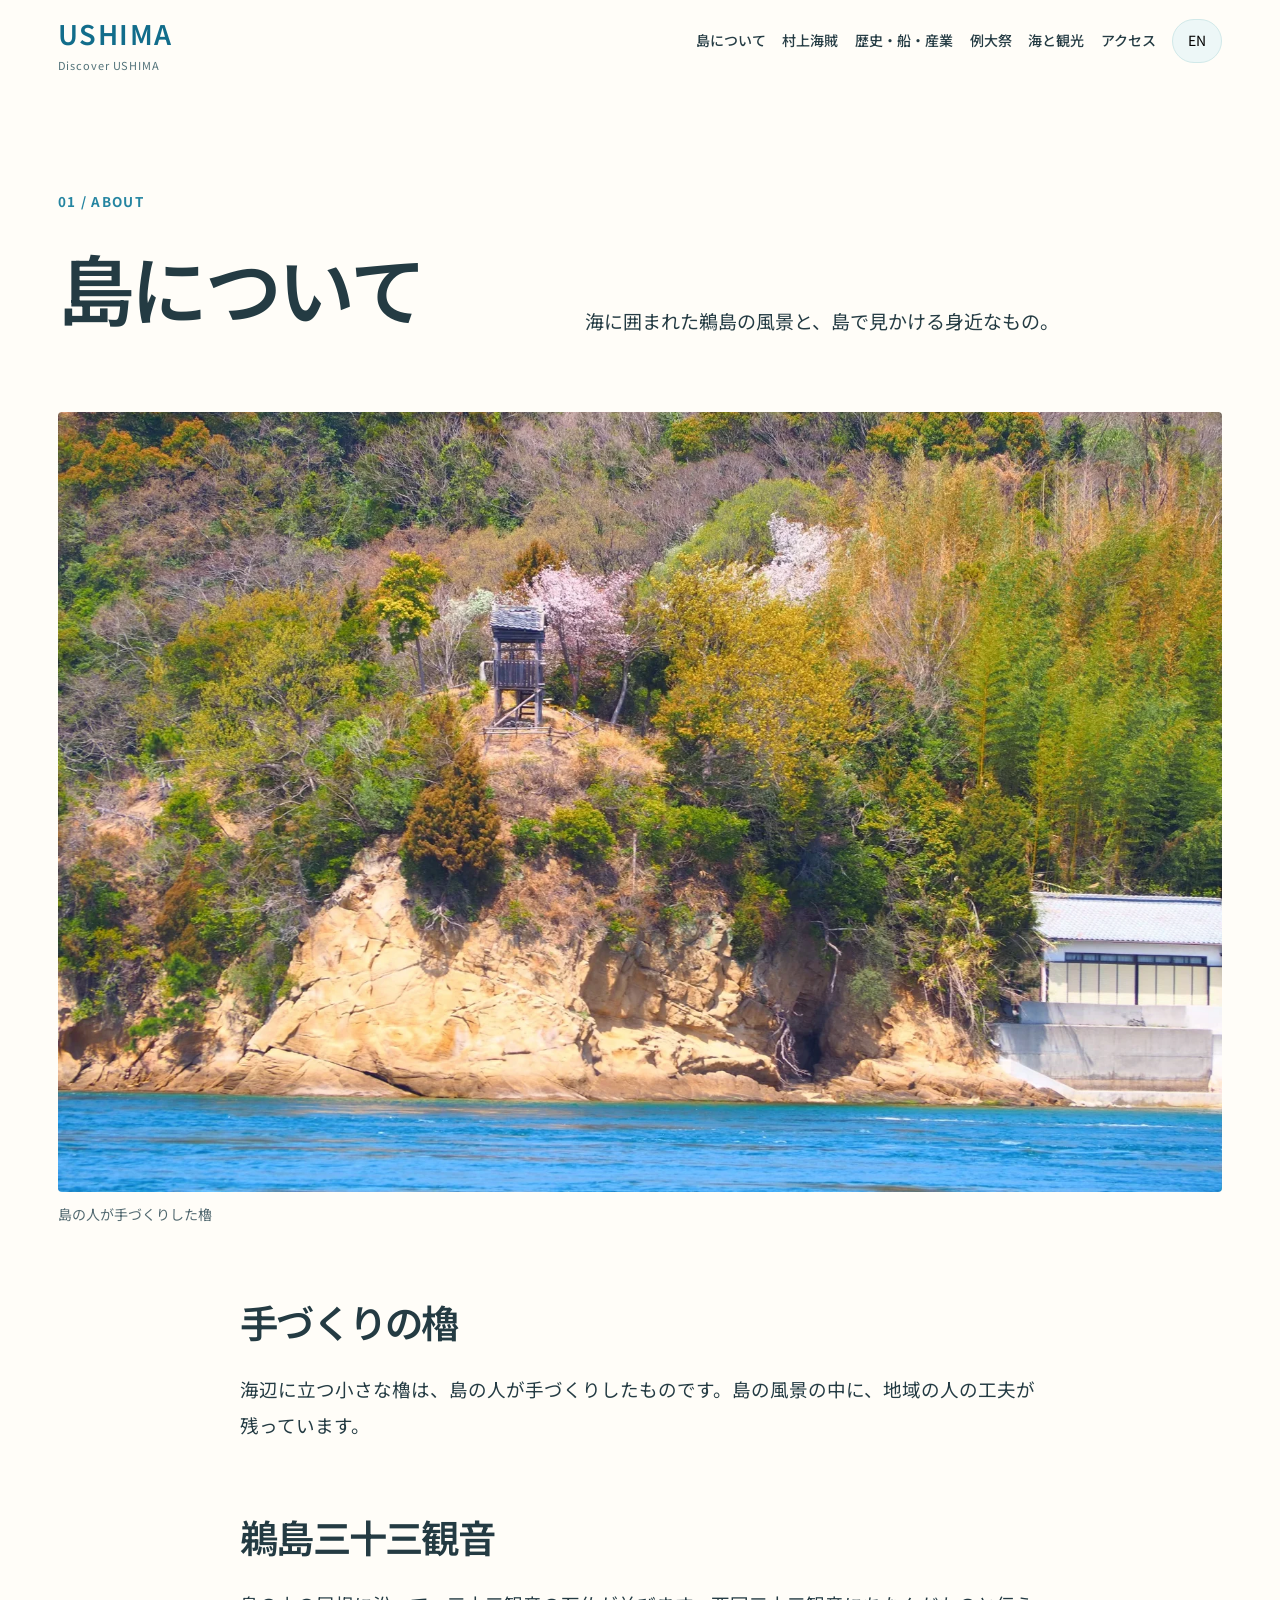
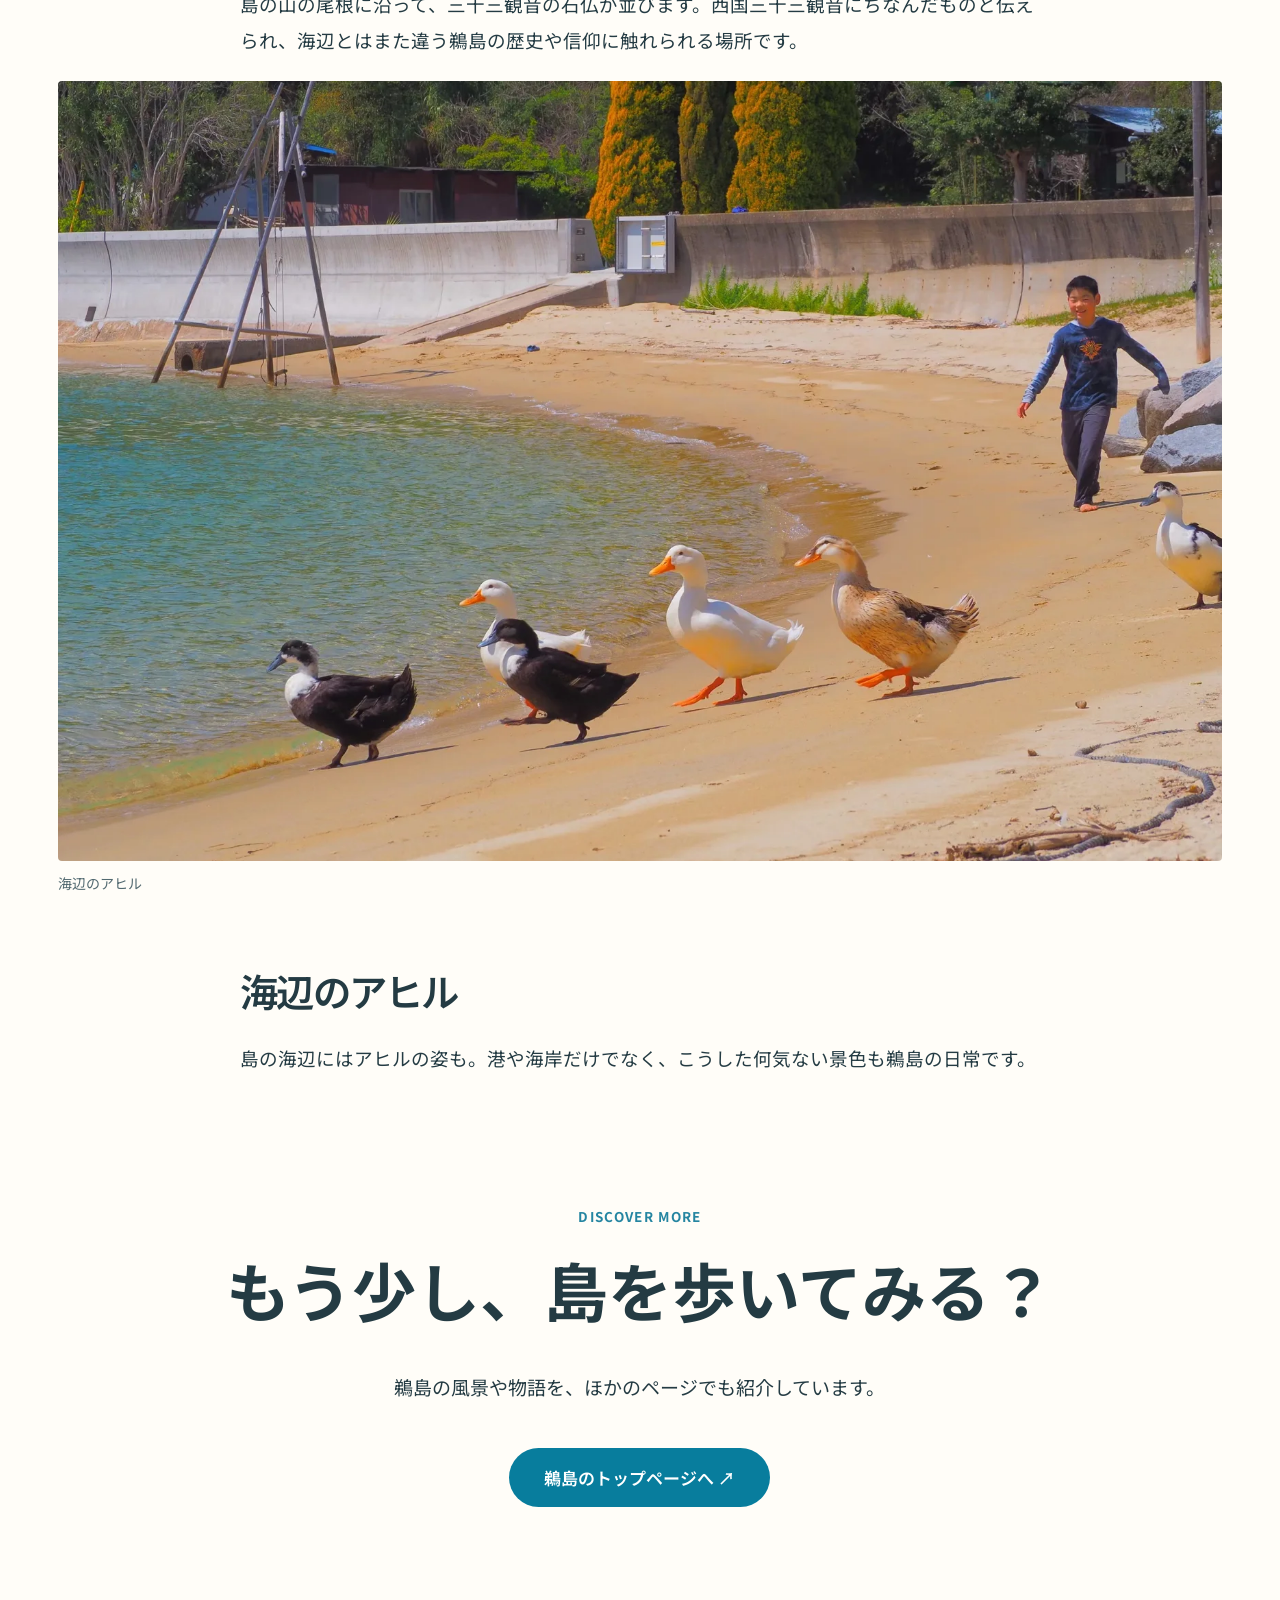
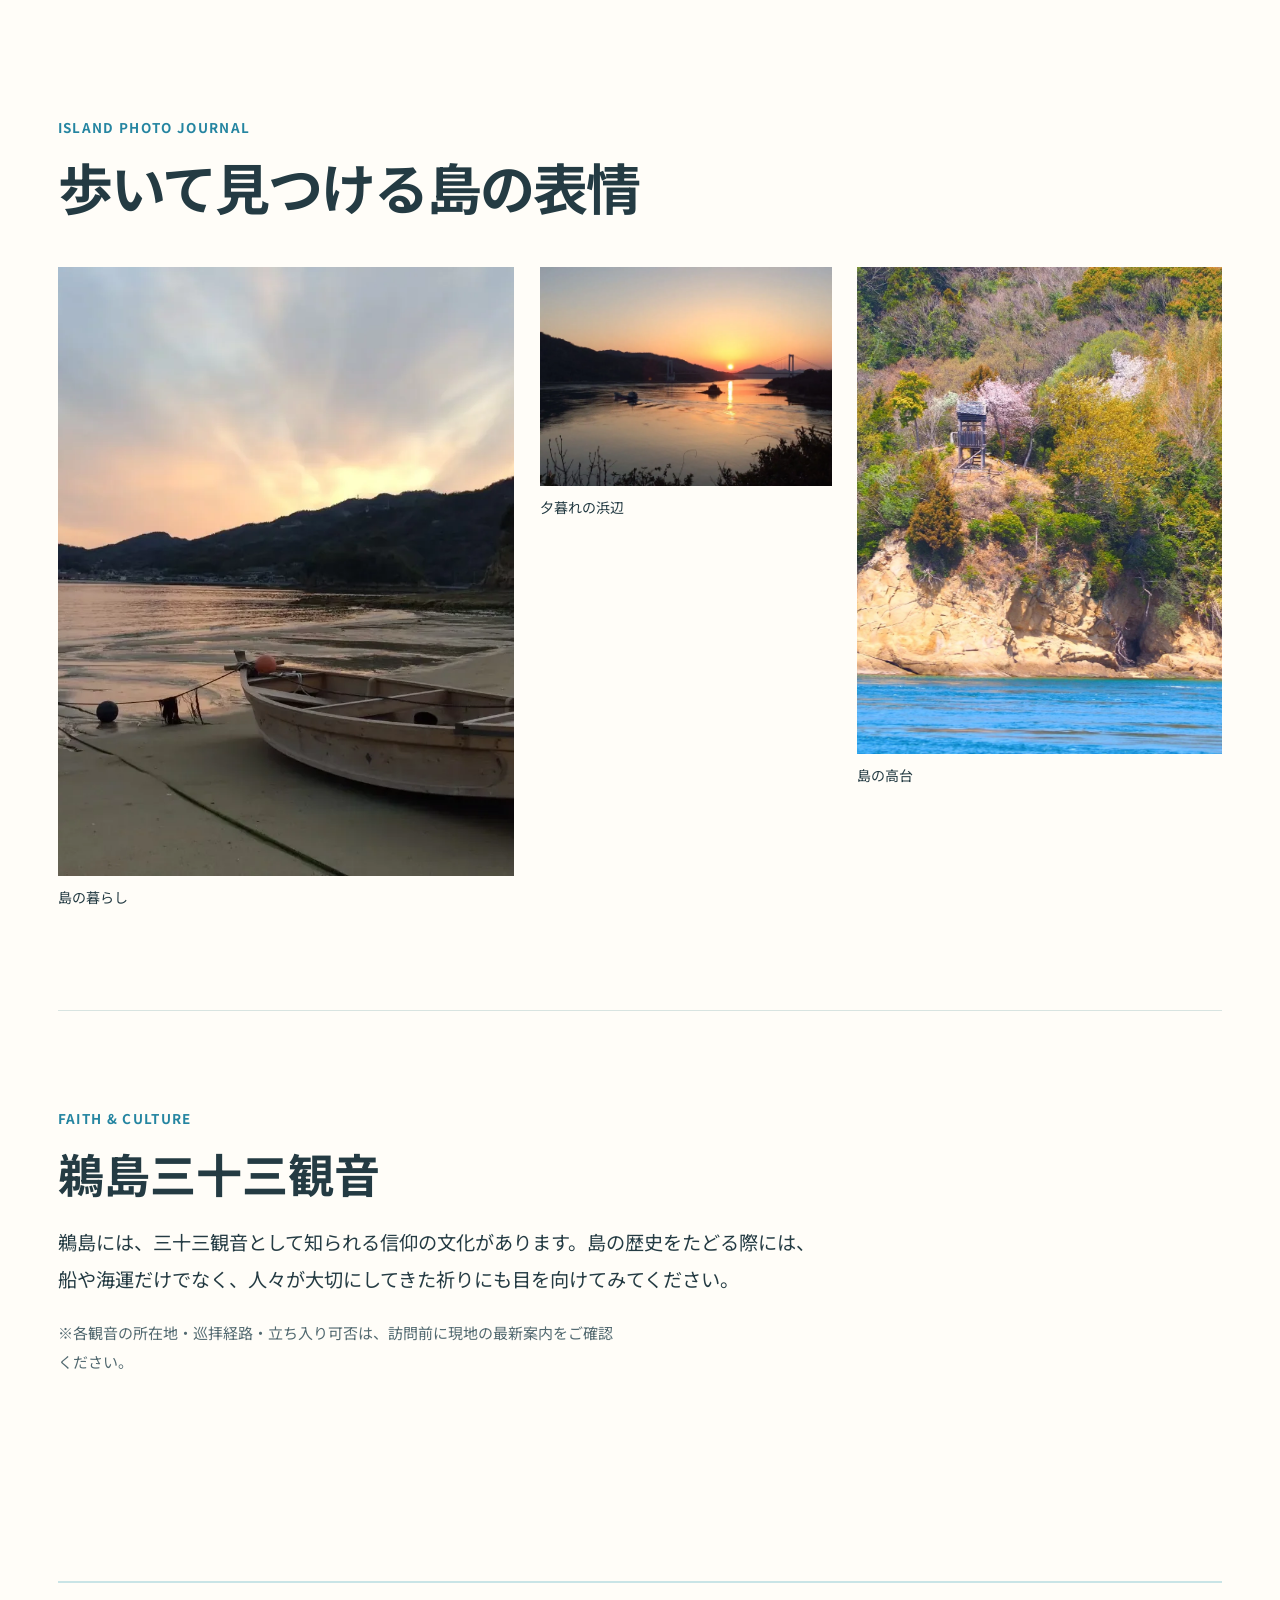
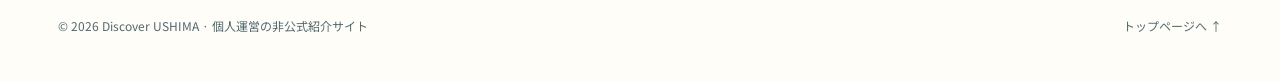
==== about.html @ a21909fa "Add files via upload" ====
<!DOCTYPE html>

<html lang="ja"><head><meta charset="utf-8"/><meta content="width=device-width,initial-scale=1" name="viewport"/><meta content="愛媛県今治市・鵜島の歴史、船、例大祭、暮らし、観光とアクセスを紹介する個人運営サイト" name="description"/><title>Discover USHIMA</title><link href="style.css" rel="stylesheet"/></head><body><header class="sitehead shell"><a class="brand" href="index.html">USHIMA<small>Discover USHIMA</small></a><button aria-controls="nav" aria-expanded="false" class="menu" id="menu">MENU</button><nav class="nav" id="nav"><a href="about.html"><span data-en="About" data-ja="島について">島について</span></a><a href="murakami.html"><span data-en="Murakami" data-ja="村上海賊">村上海賊</span></a><a href="industry.html"><span data-en="Maritime history" data-ja="歴史・船・産業">歴史・船・産業</span></a><a href="festival.html"><span data-en="Festival" data-ja="例大祭">例大祭</span></a><a href="sea.html"><span data-en="Explore" data-ja="海と観光">海と観光</span></a><a href="access.html"><span data-en="Access" data-ja="アクセス">アクセス</span></a><button aria-label="Switch Japanese and English" class="lang" id="lang" title="一部の見出し・説明文の言語切替（全ページ翻訳ではありません）">EN</button></nav></header><main class="editorial-page page-about"><div class="pageintro shell"><div><span class="eyebrow">01 / ABOUT</span><h1><span data-en="About Ushima" data-ja="島について">島について</span></h1></div><p><span data-en="The shoreline, the village and everyday scenes of Ushima." data-ja="海に囲まれた鵜島の風景と、島で見かける身近なもの。">海に囲まれた鵜島の風景と、島で見かける身近なもの。</span></p></div><section class="shell"><figure class="page-photo"><img alt="海辺の手づくりの櫓" decoding="async" loading="lazy" sizes="(max-width: 700px) 94vw, 48vw" src="assets/tower.webp"/><figcaption><span data-en="A lookout built by island residents" data-ja="島の人が手づくりした櫓">島の人が手づくりした櫓</span></figcaption></figure><div class="prose"><h2><span data-en="A handmade lookout" data-ja="手づくりの櫓">手づくりの櫓</span></h2><p><span data-en="The small lookout overlooking the shore was built by people on the island." data-ja="海辺に立つ小さな櫓は、島の人が手づくりしたものです。島の風景の中に、地域の人の工夫が残っています。">海辺に立つ小さな櫓は、島の人が手づくりしたものです。島の風景の中に、地域の人の工夫が残っています。</span></p><h2>鵜島三十三観音</h2><p>島の山の尾根に沿って、三十三観音の石仏が並びます。西国三十三観音にちなんだものと伝えられ、海辺とはまた違う鵜島の歴史や信仰に触れられる場所です。</p></div><figure class="page-photo"><img alt="海辺にいるアヒル" decoding="async" loading="lazy" sizes="(max-width: 700px) 94vw, 48vw" src="assets/ducks.webp"/><figcaption><span data-en="Ducks by the shore" data-ja="海辺のアヒル">海辺のアヒル</span></figcaption></figure><div class="prose"><h2><span data-en="Ducks on the beach" data-ja="海辺のアヒル">海辺のアヒル</span></h2><p><span data-en="Ducks are among the everyday sights along the shore." data-ja="島の海辺にはアヒルの姿も。港や海岸だけでなく、こうした何気ない景色も鵜島の日常です。">島の海辺にはアヒルの姿も。港や海岸だけでなく、こうした何気ない景色も鵜島の日常です。</span></p></div></section><section class="magazine-end shell"><span class="eyebrow">DISCOVER MORE</span><h2>もう少し、島を歩いてみる？</h2><p>鵜島の風景や物語を、ほかのページでも紹介しています。</p><a href="index.html">鵜島のトップページへ ↗</a></section><section aria-label="鵜島のフォトストーリー" class="photo-journal shell"><div class="photo-journal-heading"><span class="eyebrow">ISLAND PHOTO JOURNAL</span><h2>歩いて見つける島の表情</h2></div><div class="photo-journal-grid"><figure class="journal-item journal-item-1"><img alt="島の暮らし" decoding="async" loading="lazy" sizes="(max-width: 700px) 94vw, 48vw" src="assets/islandlife_new.webp"/><figcaption>島の暮らし</figcaption></figure><figure class="journal-item journal-item-2"><img alt="夕暮れの浜辺" decoding="async" loading="lazy" sizes="(max-width: 700px) 94vw, 48vw" src="assets/sunset.webp"/><figcaption>夕暮れの浜辺</figcaption></figure><figure class="journal-item journal-item-3"><img alt="島の高台" decoding="async" loading="lazy" sizes="(max-width: 700px) 94vw, 48vw" src="assets/tower.webp"/><figcaption>島の高台</figcaption></figure></div></section><section class="shell culture-section" id="kannon"><span class="eyebrow">FAITH &amp; CULTURE</span><h2>鵜島三十三観音</h2><p>鵜島には、三十三観音として知られる信仰の文化があります。島の歴史をたどる際には、船や海運だけでなく、人々が大切にしてきた祈りにも目を向けてみてください。</p><p class="culture-caution">※各観音の所在地・巡拝経路・立ち入り可否は、訪問前に現地の最新案内をご確認ください。</p></section></main><footer class="foot shell"><span>© 2026 Discover USHIMA · <span data-en="Independently operated, unofficial website" data-ja="個人運営の非公式紹介サイト">個人運営の非公式紹介サイト</span></span><a href="index.html"><span data-en="Back to top ↑" data-ja="トップページへ ↑">トップページへ ↑</span></a></footer><script src="script.js"></script></body></html>
---- style.css ----
@import url('https://fonts.googleapis.com/css2?family=Noto+Sans+JP:wght@400;500;600&family=Noto+Serif+JP:wght@400;500&display=swap');
:root{--paper:#f5f3ed;--ink:#1f2827;--muted:#58625e;--line:#c9cdc7;--deep:#203c3d}*{box-sizing:border-box}html{scroll-behavior:smooth}body{margin:0;background:var(--paper);color:var(--ink);font-family:'Noto Sans JP',sans-serif;font-size:15px;line-height:1.95}img{max-width:100%;display:block}a{color:inherit;text-decoration:none}a:hover{text-decoration:underline;text-underline-offset:5px}button{font:inherit;cursor:pointer}a:focus-visible,button:focus-visible{outline:2px solid #b17d36;outline-offset:4px}.shell{width:min(90%,1240px);margin-inline:auto}.sitehead{min-height:90px;display:flex;justify-content:space-between;align-items:center;gap:24px;border-bottom:1px solid var(--line)}.brand{font-size:21px;letter-spacing:.03em;font-weight:600;white-space:nowrap}.brand small{display:block;font-size:9px;letter-spacing:.1em;font-weight:400;line-height:1.2}.nav{display:flex;gap:20px;align-items:center}.nav a{font-size:12px;white-space:nowrap}.lang,.menu{background:transparent;border:1px solid var(--line);padding:6px 12px;font-size:12px}.menu{display:none}.eyebrow{font-size:11px;letter-spacing:.11em;color:var(--muted);text-transform:uppercase}.hero{margin-top:24px;position:relative}.hero img{width:100%;height:min(69vh,760px);min-height:390px;object-fit:cover}.hero .overlay{position:absolute;bottom:0;left:0;right:0;padding:clamp(22px,5vw,76px);color:#fff;background:linear-gradient(transparent,rgba(0,0,0,.52))}.hero h1{font-weight:400;font-size:clamp(40px,8vw,108px);letter-spacing:-.045em;line-height:1.2;margin:0}.hero p{margin:10px 0 0}.intro{display:grid;grid-template-columns:.8fr 1.2fr;gap:10vw;padding:110px 0}.intro h2,.pageintro h1{font-family:'Noto Serif JP',serif;font-weight:400;line-height:1.45}.intro h2{font-size:clamp(27px,3.4vw,46px);margin:16px 0}.intro p{max-width:650px;font-size:17px}.section{padding:85px 0;border-top:1px solid var(--line)}.sectionhead{display:grid;grid-template-columns:.8fr 1.2fr;gap:8vw;margin-bottom:34px}.sectionhead h2{font-family:'Noto Serif JP',serif;font-size:clamp(27px,3.3vw,44px);font-weight:400;line-height:1.5;margin:8px 0}.sectionhead p{max-width:620px}.photo{margin:0}.photo img{width:100%;object-fit:cover;max-height:720px}.photo figcaption{font-size:12px;color:var(--muted);padding-top:10px}.split{display:grid;grid-template-columns:1.2fr .8fr;gap:6vw;align-items:center}.split.reverse{grid-template-columns:.8fr 1.2fr}.split.reverse figure{order:2}.split h3{font-family:'Noto Serif JP',serif;font-size:clamp(25px,3vw,38px);font-weight:400;line-height:1.5}.split p{max-width:500px}.textlink{display:inline-block;border-bottom:1px solid var(--ink);padding-bottom:3px;font-size:13px;margin-top:16px}.tiles{display:grid;grid-template-columns:repeat(3,1fr);gap:30px}.tile{border-top:1px solid var(--ink);padding-top:18px;min-height:185px}.tile span{font-size:11px;color:var(--muted)}.tile h3{font-family:'Noto Serif JP',serif;font-weight:400;font-size:23px;margin:12px 0}.tile p{font-size:13px;color:var(--muted)}.pageintro{padding:95px 0 60px;display:grid;grid-template-columns:.8fr 1.2fr;gap:8vw}.pageintro h1{font-size:clamp(34px,5vw,64px);margin:15px 0}.pageintro p{font-size:17px;align-self:end}.prose{max-width:740px;margin:0 auto;font-size:16px}.prose h2{font-family:'Noto Serif JP',serif;font-size:30px;font-weight:400;line-height:1.5;margin:65px 0 20px}.prose p{margin:0 0 23px}.wide{margin:48px 0 65px}.wide img{width:100%;max-height:650px;object-fit:cover}.wide figcaption{font-size:12px;color:var(--muted);margin-top:9px}.smallnote{font-size:12px;color:var(--muted)}.foot{margin-top:100px;padding:32px 0 45px;border-top:1px solid var(--line);display:flex;justify-content:space-between;gap:24px;font-size:12px;color:var(--muted)}.source{border-top:1px solid var(--line);padding-top:30px;margin-top:60px;font-size:13px}.source a{display:block;text-decoration:underline;margin:10px 0}.two-photos{display:grid;grid-template-columns:1.2fr .8fr;gap:24px;align-items:start}.two-photos figure:nth-child(2){margin-top:70px}.two-photos img{width:100%;height:380px;object-fit:cover}.cta{padding:65px 0;border-top:1px solid var(--line);display:flex;justify-content:space-between;align-items:center;gap:20px}.cta h2{font-family:'Noto Serif JP',serif;font-weight:400}.page-photo{margin:0 0 55px}.page-photo img{width:100%;max-height:670px;object-fit:cover}.page-photo figcaption{font-size:12px;color:var(--muted);margin-top:10px}.ferry{padding:26px 0;border-top:1px solid var(--line);font-size:19px}.ferry small{display:block;font-size:12px;color:var(--muted)}@media(max-width:900px){.menu{display:block}.nav{display:none;position:absolute;top:80px;left:0;right:0;background:var(--paper);padding:26px 5%;z-index:9;border-bottom:1px solid var(--line);flex-direction:column;align-items:stretch;gap:16px}.nav.open{display:flex}.sitehead{position:relative;min-height:80px}.intro,.sectionhead,.pageintro{grid-template-columns:1fr;gap:12px}.intro{padding:65px 0}.pageintro{padding:55px 0 25px}.section{padding:60px 0}.split,.split.reverse{grid-template-columns:1fr;gap:20px}.split.reverse figure{order:0}.tiles{grid-template-columns:1fr}.tile{min-height:auto;padding-bottom:16px}.two-photos{grid-template-columns:1fr}.two-photos figure:nth-child(2){margin-top:0}.hero img{height:67vh;min-height:420px}.foot,.cta{flex-direction:column;align-items:flex-start}.prose h2{margin-top:45px}}@media(prefers-reduced-motion:reduce){html{scroll-behavior:auto}}
.history-expanded{padding-top:25px;padding-bottom:35px}.history-kicker{font-size:12px;letter-spacing:.06em;color:var(--muted);border-top:1px solid var(--line);padding-top:24px}.history-home .history-links{display:flex;gap:30px;flex-wrap:wrap;border-top:1px solid var(--line);padding-top:22px}.history-links a{border-bottom:1px solid var(--ink);font-size:14px;padding-bottom:5px}

/* Editorial feature navigation: legible, deliberately prominent */
.feature-list{border-top:1px solid var(--ink)}
.feature-link{display:grid;grid-template-columns:70px minmax(0,1fr) 44px;gap:clamp(16px,3vw,48px);align-items:center;padding:clamp(28px,4.5vw,58px) 0;border-bottom:1px solid var(--line);text-decoration:none;transition:padding-left .2s ease}
.feature-link:hover{padding-left:12px;text-decoration:none}
.feature-num{align-self:start;font-size:16px;font-weight:500;color:var(--muted);font-variant-numeric:tabular-nums}
.feature-copy h3{font-family:'Noto Serif JP',serif;font-size:clamp(34px,4.3vw,60px);font-weight:500;letter-spacing:-.035em;line-height:1.35;margin:0 0 12px}
.feature-copy p{font-size:clamp(16px,1.55vw,20px);line-height:1.75;color:var(--muted);margin:0}
.feature-arrow{font-size:clamp(24px,2.7vw,36px);font-weight:300;justify-self:end}
@media(max-width:600px){.feature-link{grid-template-columns:36px minmax(0,1fr) 24px;gap:12px;padding:30px 0}.feature-copy h3{font-size:clamp(29px,8vw,40px);margin-bottom:9px}.feature-copy p{font-size:16px}.feature-num{font-size:14px}.feature-arrow{font-size:22px}.feature-link:hover{padding-left:0}}
@media(prefers-reduced-motion:reduce){.feature-link{transition:none}}


/* Ushima Editorial Edition 2026 — design system */
:root{--paper:#f4f0e7;--ink:#192e30;--muted:#495e5e;--line:#b7c2bd;--deep:#15383d}
body{font-size:17px;line-height:1.95;-webkit-font-smoothing:antialiased}
.shell{width:min(91%,1380px)}
.sitehead{min-height:92px}.brand{font-size:26px;letter-spacing:.13em}.brand small{font-size:11px;letter-spacing:.08em}.nav{gap:clamp(10px,1.3vw,23px)}.nav a,.lang,.menu{font-size:14px}.nav a{font-weight:500}
.eyebrow{font-size:13px;letter-spacing:.12em;font-weight:600}.sectionhead p,.split p,.intro p,.pageintro p,.prose{font-size:clamp(17px,1.3vw,19px)}
.hero-cinematic{width:100%;margin-top:0;overflow:hidden}.hero-cinematic img{height:min(87svh,950px);min-height:580px;filter:brightness(.8);object-position:center 55%}.hero-cinematic .overlay{padding:clamp(32px,8vw,140px) max(4.5vw,calc((100vw - 1380px)/2));background:linear-gradient(0deg,rgba(6,26,31,.75),transparent 88%)}
.hero-cinematic h1{font-family:'Noto Serif JP',serif;font-size:clamp(48px,7.5vw,116px);font-weight:500;letter-spacing:-.055em;line-height:1.3;max-width:1100px;text-wrap:balance}.hero-cinematic p{font-size:clamp(17px,1.8vw,24px)}.hero-cta{display:inline-flex;gap:36px;align-items:center;border-bottom:1px solid #fff;padding:12px 0;margin-top:24px;font-size:17px}
.intro{padding:clamp(80px,12vw,170px) 0}.intro h2{font-size:clamp(42px,5vw,78px)}.intro p{max-width:730px;font-size:clamp(18px,1.6vw,23px)}
.section{padding:clamp(70px,10vw,140px) 0}.sectionhead h2{font-size:clamp(36px,4.4vw,68px);line-height:1.35}.sectionhead{align-items:end}.feature-link{grid-template-columns:52px minmax(0,1fr) 42px minmax(190px,33%);gap:clamp(16px,3vw,45px);padding:clamp(28px,4vw,55px) 0}.feature-copy h3{font-size:clamp(40px,5.6vw,90px)}.feature-copy p{font-size:clamp(17px,1.6vw,22px)}.feature-image{margin:0;overflow:hidden;aspect-ratio:1.65}.feature-image img{width:100%;height:100%;object-fit:cover;transition:transform .65s ease}.feature-link:hover .feature-image img{transform:scale(1.045)}
.image-interlude{position:relative;height:clamp(430px,68vw,800px);overflow:hidden;background:var(--deep)}.image-interlude img{width:100%;height:100%;object-fit:cover;filter:brightness(.63)}.image-interlude-copy{position:absolute;inset:auto 5% 11%;color:white}.image-interlude-copy span{font-size:14px;letter-spacing:.16em}.image-interlude-copy p{font-family:'Noto Serif JP',serif;font-size:clamp(42px,7vw,104px);margin:12px 0}
.history-home{padding-top:120px}.history-links a,.textlink{font-size:17px}.split{gap:clamp(32px,8vw,120px)}.split h3{font-size:clamp(36px,4.2vw,68px)}.photo img{max-height:none;aspect-ratio:1.15}.split.reverse .photo img{aspect-ratio:1.45}.photo figcaption,.wide figcaption,.page-photo figcaption{font-size:14px}
.pageintro{padding:clamp(85px,10vw,160px) 0 80px}.pageintro h1{font-size:clamp(48px,6.4vw,100px)}.prose{max-width:800px}.prose h2{font-size:clamp(31px,3.6vw,52px)}.wide img,.page-photo img{max-height:780px}.tiles{gap:36px}.tile h3{font-size:clamp(26px,2.8vw,40px)}.tile p,.source,.smallnote{font-size:15px}.ferry{font-size:22px}
@media(max-width:1100px){.sitehead .nav{gap:12px}.nav a{font-size:12px}}
@media(max-width:900px){.nav a{font-size:19px}.nav{top:80px}.feature-link{grid-template-columns:36px 1fr 28px}.feature-image{grid-column:2 / 4;aspect-ratio:1.9;width:100%}.feature-copy h3{font-size:clamp(38px,7vw,64px)}.hero-cinematic img{min-height:560px;height:77svh}.hero-cinematic .overlay{padding:38px 5%}.pageintro{padding-top:70px}}
@media(max-width:600px){.shell{width:90%}.hero-cinematic h1{font-size:clamp(44px,11vw,65px)}.hero-cinematic img{min-height:520px}.intro{padding:75px 0}.section{padding:75px 0}.feature-link{gap:12px;padding:36px 0}.feature-copy h3{font-size:clamp(36px,9vw,50px)}.feature-copy p{font-size:17px}.feature-image{aspect-ratio:1.55}.sectionhead h2{font-size:clamp(34px,9vw,48px)}.image-interlude{height:500px}.image-interlude-copy p{font-size:52px}.pageintro h1{font-size:clamp(42px,10vw,65px)}.foot{font-size:13px}}
@media(prefers-reduced-motion:reduce){*,*::before,*::after{scroll-behavior:auto!important;transition:none!important;animation:none!important}}


/* Travel magazine redesign: approachable, warm, and image-led */
:root{--paper:#fffdf8;--ink:#243b43;--muted:#526970;--line:#d8e4e1;--deep:#167e9c;--sun:#e7a45b}
body{background:var(--paper);font-family:'Noto Sans JP',sans-serif;font-size:17px;line-height:1.85}
.sitehead{border:0;min-height:82px}.brand{color:#126d8b;font-size:27px;letter-spacing:.055em}.brand small{color:#53737a;font-size:11px}.nav a{font-size:14px}.nav a:hover{color:#117f9e}.lang,.menu{border-radius:50px;padding:8px 15px;background:#edf7f7;border-color:#d1e9e9}
.hero-cinematic{height:min(83svh,820px);min-height:560px}.hero-cinematic img{height:100%;min-height:0;filter:none;object-position:center 55%}.hero-cinematic .overlay{background:linear-gradient(0deg,rgba(9,45,62,.75),rgba(9,45,62,.1) 70%,transparent);padding-bottom:clamp(55px,9vw,130px)}
.hero-cinematic h1{font-family:'Noto Sans JP',sans-serif;font-size:clamp(42px,6.8vw,92px);font-weight:600;letter-spacing:-.045em;line-height:1.28;text-shadow:0 2px 20px #1238}.hero-cinematic p{font-size:clamp(17px,1.7vw,23px)}.hero-cta{border:0;border-radius:50px;background:#fff;color:#146f8a;padding:13px 23px;font-weight:600;gap:22px;transition:transform .2s,background .2s}.hero-cta:hover{background:#e5f8fa;transform:translateY(-3px);text-decoration:none}
.intro{padding:clamp(72px,9vw,120px) 0;gap:5vw}.intro h2,.sectionhead h2,.split h3,.pageintro h1,.prose h2{font-family:'Noto Sans JP',sans-serif;font-weight:600;letter-spacing:-.045em}.intro h2{font-size:clamp(38px,4.5vw,64px)}.intro p{font-size:clamp(17px,1.5vw,21px)}.eyebrow{color:#2585a1;font-size:12px;letter-spacing:.07em}
.section{padding:clamp(65px,8vw,110px) 0}.sectionhead h2{font-size:clamp(34px,4vw,60px)}.feature-link{grid-template-columns:40px minmax(0,1fr) 30px minmax(180px,34%);padding:32px 0}.feature-copy h3{font-family:'Noto Sans JP',sans-serif;font-size:clamp(34px,4.3vw,65px);font-weight:600}.feature-copy p{font-size:clamp(16px,1.4vw,19px)}.feature-image{aspect-ratio:1.7;border-radius:5px}.feature-num{color:#1a91aa}.feature-arrow{color:#1a91aa}
.image-interlude{height:clamp(380px,55vw,650px)}.image-interlude img{filter:brightness(.82)}.image-interlude-copy p{font-family:'Noto Sans JP',sans-serif;font-size:clamp(39px,6vw,76px);font-weight:600;text-shadow:0 2px 20px #1238}
.history-home{padding-top:75px}.history-links a,.textlink{color:#087d9d;border-color:#087d9d;font-weight:600}.split h3{font-size:clamp(33px,4vw,58px)}.photo img{border-radius:4px}.pageintro{padding:clamp(60px,8vw,110px) 0 55px}.pageintro h1{font-size:clamp(43px,6vw,82px)}.pageintro p{font-size:19px}.page-photo img,.wide img{border-radius:4px}.prose{line-height:2}.prose h2{font-size:clamp(29px,3vw,43px)}.foot{border-top:2px solid #c9e4e6}.ferry{border-color:#c9e4e6}
.magazine-lead{padding:95px 0 55px;display:grid;grid-template-columns:1fr 1fr;gap:6vw;align-items:center}.magazine-lead h2{font-size:clamp(36px,4.3vw,62px);line-height:1.4;letter-spacing:-.04em}.magazine-lead p{font-size:19px}.magazine-lead img{width:100%;height:460px;object-fit:cover;border-radius:4px}.magazine-band{background:#e9f6f4;padding:90px 0}.magazine-band .shell{display:grid;grid-template-columns:1fr 1.2fr;align-items:center;gap:7vw}.magazine-band h2{font-size:clamp(35px,4.5vw,64px);line-height:1.35}.magazine-band img{width:100%;height:430px;object-fit:cover;border-radius:4px}.magazine-band p{font-size:18px}.magazine-end{padding:100px 0;text-align:center}.magazine-end h2{font-size:clamp(36px,5vw,66px);margin:0 0 20px}.magazine-end p{font-size:19px}.magazine-end a{display:inline-block;margin-top:25px;background:#087d9d;color:#fff;padding:14px 35px;border-radius:40px;font-weight:600}
@media(max-width:900px){.nav{background:#fffdf8;box-shadow:0 15px 25px #1232}.nav a{font-size:18px}.magazine-lead,.magazine-band .shell{grid-template-columns:1fr}.magazine-lead img,.magazine-band img{height:350px}.feature-link{grid-template-columns:30px 1fr 26px}.feature-image{grid-column:2 / 4}.hero-cinematic{min-height:540px;height:75svh}}
@media(max-width:600px){.hero-cinematic{min-height:500px}.hero-cinematic h1{font-size:clamp(41px,10vw,57px)}.hero-cinematic .overlay{padding:35px 6% 60px}.intro{padding:65px 0}.section{padding:60px 0}.feature-copy h3{font-size:clamp(32px,8.2vw,46px)}.feature-image{aspect-ratio:1.6}.magazine-lead{padding:55px 0}.magazine-band{padding:60px 0}.magazine-lead img,.magazine-band img{height:260px}.magazine-end{padding:70px 0}}
@media(prefers-reduced-motion:reduce){.hero-cta{transition:none}}

/* Editorial photo journal: varied crops, no card chrome */
.photo-journal{padding-block:clamp(56px,8vw,116px)}
.photo-journal-heading{margin-bottom:clamp(22px,4vw,48px)}
.photo-journal-heading h2{font-size:clamp(30px,4.3vw,62px);line-height:1.2;margin:12px 0 0;letter-spacing:-.035em}
.photo-journal-grid{display:grid;grid-template-columns:1.25fr .8fr 1fr;gap:clamp(12px,2vw,28px);align-items:start}
.journal-item{margin:0;min-width:0}
.journal-item img{width:100%;height:100%;object-fit:cover;display:block;transition:transform .55s ease}
.journal-item{overflow:hidden}
.journal-item:nth-child(1){grid-row:span 2}
.journal-item:nth-child(1) img{aspect-ratio:3/4}
.journal-item:nth-child(2) img{aspect-ratio:4/3}
.journal-item:nth-child(3) img{aspect-ratio:3/4}
.journal-item:nth-child(4){grid-column:2/4}
.journal-item:nth-child(4) img{aspect-ratio:16/7}
.journal-item figcaption{font-size:14px;line-height:1.6;padding:10px 0 0;color:inherit}
@media(hover:hover){.journal-item:hover img{transform:scale(1.025)}}
@media(max-width:700px){.photo-journal-grid{grid-template-columns:1fr 1fr;gap:14px}.journal-item:nth-child(1){grid-row:auto;grid-column:1/3}.journal-item:nth-child(1) img{aspect-ratio:16/10}.journal-item:nth-child(2) img,.journal-item:nth-child(3) img{aspect-ratio:3/4}.journal-item:nth-child(4){grid-column:1/3}.journal-item:nth-child(4) img{aspect-ratio:16/9}.journal-item figcaption{font-size:13px}}
@media(prefers-reduced-motion:reduce){.journal-item img{transition:none}.journal-item:hover img{transform:none}}

/* Photos integrated into the existing narrative instead of a standalone gallery */
.magazine-lead{position:relative}
.integrated-photo{margin:0;min-width:0}
.integrated-photo img{display:block;width:100%;height:100%;object-fit:cover;border-radius:2px}
.integrated-photo figcaption{font-size:14px;line-height:1.6;margin-top:8px;color:#54636a}
.magazine-lead .lead-extra{grid-column:1/-1;width:min(42%,380px);justify-self:end;margin-top:-30px;margin-right:5%}
.magazine-lead .lead-extra img{aspect-ratio:4/3}
.history-home .history-extra{width:min(48%,480px);margin:30px 0 0 auto}
.history-home .history-extra img{aspect-ratio:16/10}
.split .life-extra{width:min(45%,300px);align-self:end;margin:24px 0 0 auto}
.split .life-extra img{aspect-ratio:4/5}
.split.reverse .visit-extra{width:min(45%,300px);align-self:end;margin:24px auto 0 0}
.split.reverse .visit-extra img{aspect-ratio:4/5}
@media(max-width:700px){.magazine-lead .lead-extra,.history-home .history-extra,.split .life-extra,.split.reverse .visit-extra{width:65%;margin:20px 0 0 auto}.integrated-photo figcaption{font-size:13px}}

/* V4: intentional magazine compositions; no isolated narrow photos */
.section.shell{padding-block:clamp(48px,6vw,86px)}
.split{align-items:start;column-gap:clamp(24px,5vw,76px);row-gap:20px}
.split .life-extra,.split.reverse .visit-extra{width:100%;margin:18px 0 0;align-self:auto}
.split .life-extra img{aspect-ratio:16/10;max-height:330px}
.split.reverse .visit-extra{grid-column:2;order:3}
.split.reverse .visit-extra img{aspect-ratio:16/9;max-height:300px}
.history-home .history-extra{width:100%;margin:24px 0 36px}
.history-home .history-extra img{aspect-ratio:2.3;max-height:450px}
.magazine-lead .lead-extra{width:100%;margin:20px 0 0;justify-self:stretch;grid-column:auto}
.magazine-lead .lead-extra img{aspect-ratio:16/9;max-height:450px}
.integrated-photo figcaption{margin-top:6px;font-size:14px}
@media(max-width:900px){
 .split.reverse .visit-extra{grid-column:1;order:3}
 .split .life-extra,.split.reverse .visit-extra,.history-home .history-extra,.magazine-lead .lead-extra{width:100%;margin:16px 0 0}
 .split .life-extra img,.split.reverse .visit-extra img{aspect-ratio:16/10}
 .history-home .history-extra img{aspect-ratio:16/10}
}

/* Official-source editorial integration */
.source-editorial{padding-top:clamp(48px,7vw,100px);padding-bottom:clamp(48px,7vw,100px);border-top:1px solid #e5e5df;margin-top:clamp(36px,5vw,70px)}
.source-editorial>h2{font-size:clamp(29px,4vw,54px);line-height:1.3;letter-spacing:-.035em;margin:0 0 32px}
.source-story{display:grid;grid-template-columns:minmax(210px,.75fr) minmax(0,1.25fr);gap:16px 44px;padding:28px 0;border-top:1px solid #d8ddd9;align-items:start}
.source-story h3{font-size:clamp(21px,2.4vw,32px);line-height:1.45;margin:0;grid-row:span 2}
.source-story p{font-size:clamp(16px,1.3vw,18px);line-height:1.95;margin:0;max-width:68ch}
.source-links{display:flex;flex-wrap:wrap;gap:8px 24px}
.source-links a{font-size:15px;text-decoration:underline;text-underline-offset:5px;color:#1c5964}
.source-links a:hover{color:#b27636}
.source-links a:focus-visible{outline:3px solid #176c80;outline-offset:4px}
@media(max-width:700px){.source-story{display:block;padding:24px 0}.source-story h3{margin-bottom:12px}.source-links{margin-top:16px}.source-editorial>h2{margin-bottom:20px}}

/* V7 editorial refinement: readable copy, consistent rhythms and purposeful images */
:root{--reading:70ch}html{scroll-padding-top:100px}body{overflow-wrap:break-word}a:focus-visible,button:focus-visible{outline:3px solid #0b7895;outline-offset:5px}.shell{max-width:1320px}.eyebrow{font-size:clamp(13px,1.05vw,15px);font-weight:700;letter-spacing:.1em}.feature-num{font-size:18px}.feature-copy p{font-size:clamp(18px,1.6vw,22px);line-height:1.65}.feature-copy h3{line-height:1.25}.sectionhead p,.split p,.magazine-lead p,.magazine-band p,.prose p{font-size:clamp(17px,1.45vw,20px);line-height:1.95}.integrated-photo figcaption,.photo figcaption{font-size:15px}.sectionhead{gap:clamp(20px,4vw,60px)}.feature-link{column-gap:clamp(14px,2.5vw,34px)}.history-home .history-extra img{object-position:center 46%}.heritage-note{display:grid;grid-template-columns:minmax(0,1.15fr) minmax(0,.85fr);gap:clamp(24px,5vw,70px);align-items:center;margin-top:clamp(32px,5vw,68px);padding:clamp(26px,4vw,55px) 0;border-top:1px solid var(--line)}.heritage-note h3,.culture-section h2{font-size:clamp(30px,3.6vw,52px);line-height:1.35;margin:10px 0 18px}.heritage-note p,.culture-section p{font-size:clamp(17px,1.5vw,20px);line-height:1.95;max-width:var(--reading)}.heritage-note img{width:100%;aspect-ratio:4/3;object-fit:cover}.culture-section{padding-block:clamp(50px,7vw,95px);border-top:1px solid var(--line)}.culture-caution{color:var(--muted);font-size:15px!important}.hero-cinematic .overlay{pointer-events:none}.hero-cinematic .overlay a{pointer-events:auto}@media(max-width:750px){.heritage-note{grid-template-columns:1fr}.heritage-note img{aspect-ratio:16/10}.feature-copy p{font-size:18px}.sectionhead p{font-size:18px}.hero-cinematic .overlay{padding-bottom:clamp(45px,8vw,80px)}.integrated-photo figcaption{font-size:14px}}
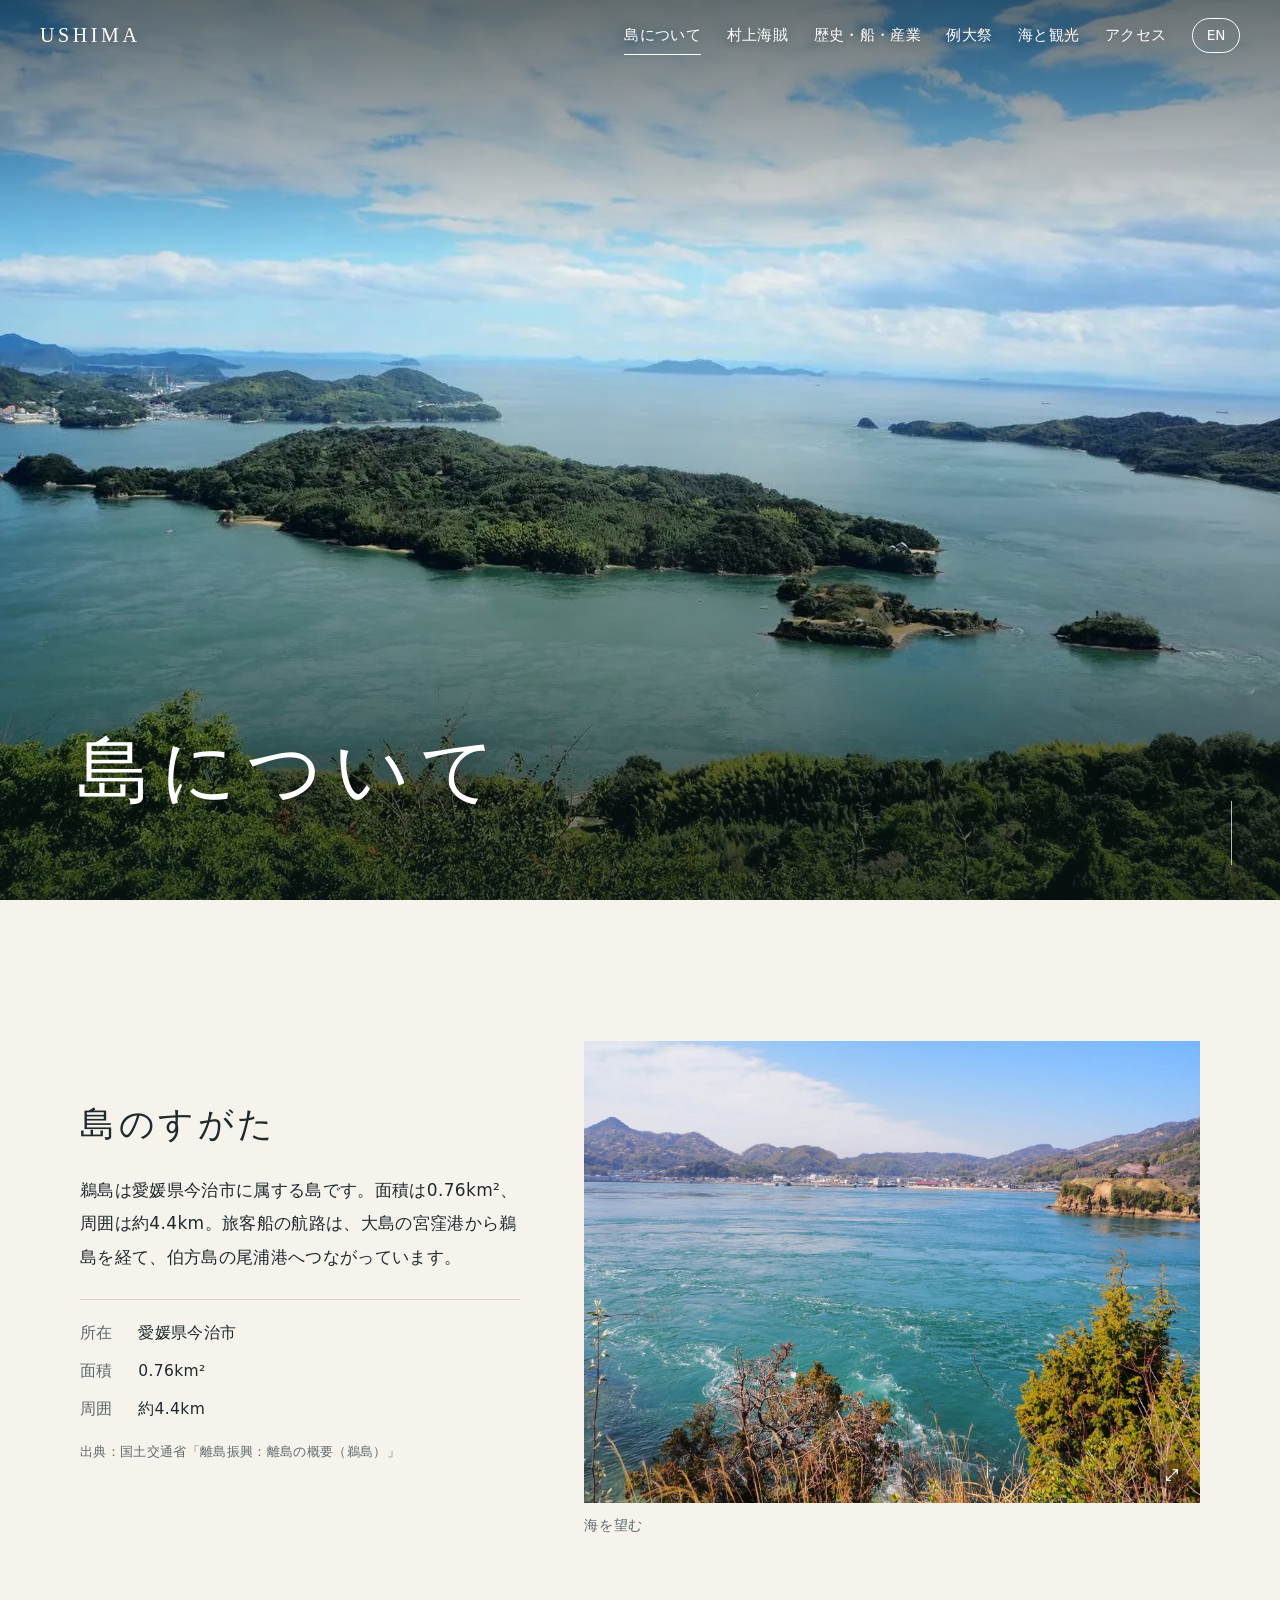
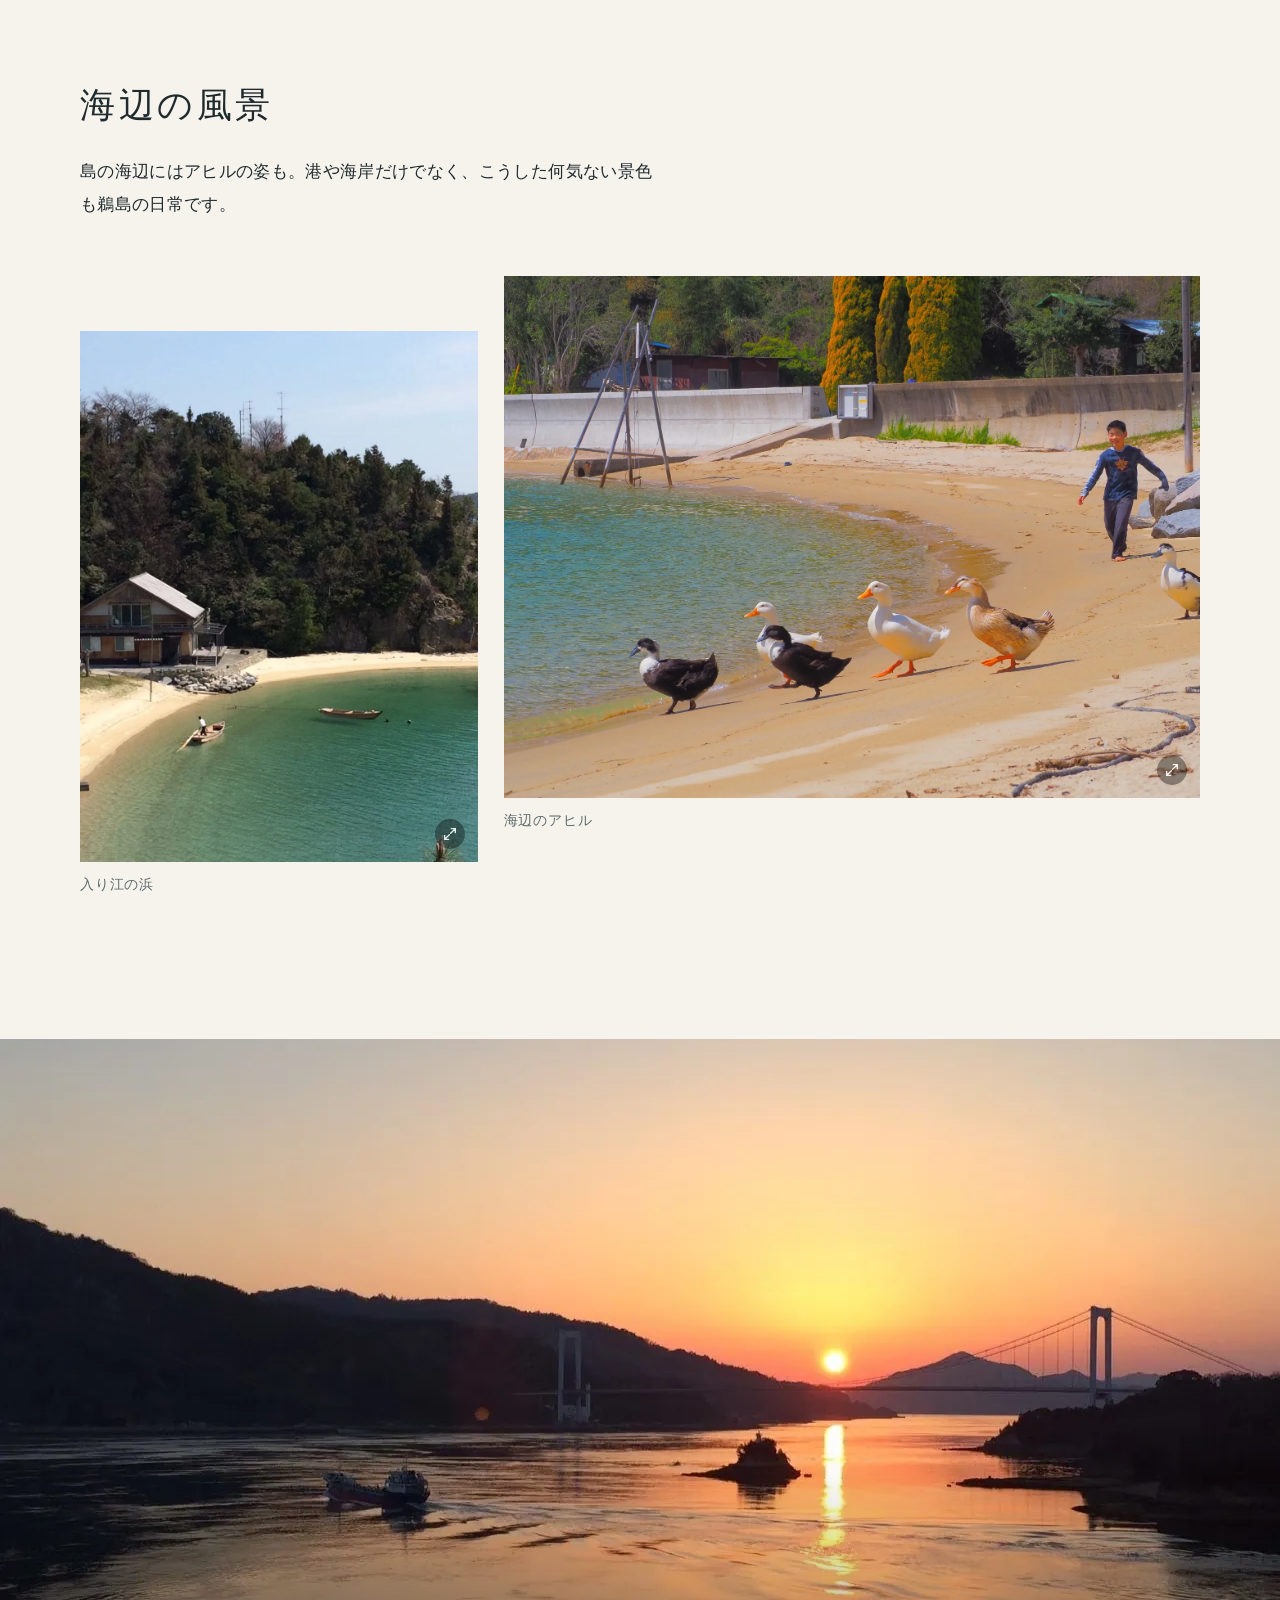
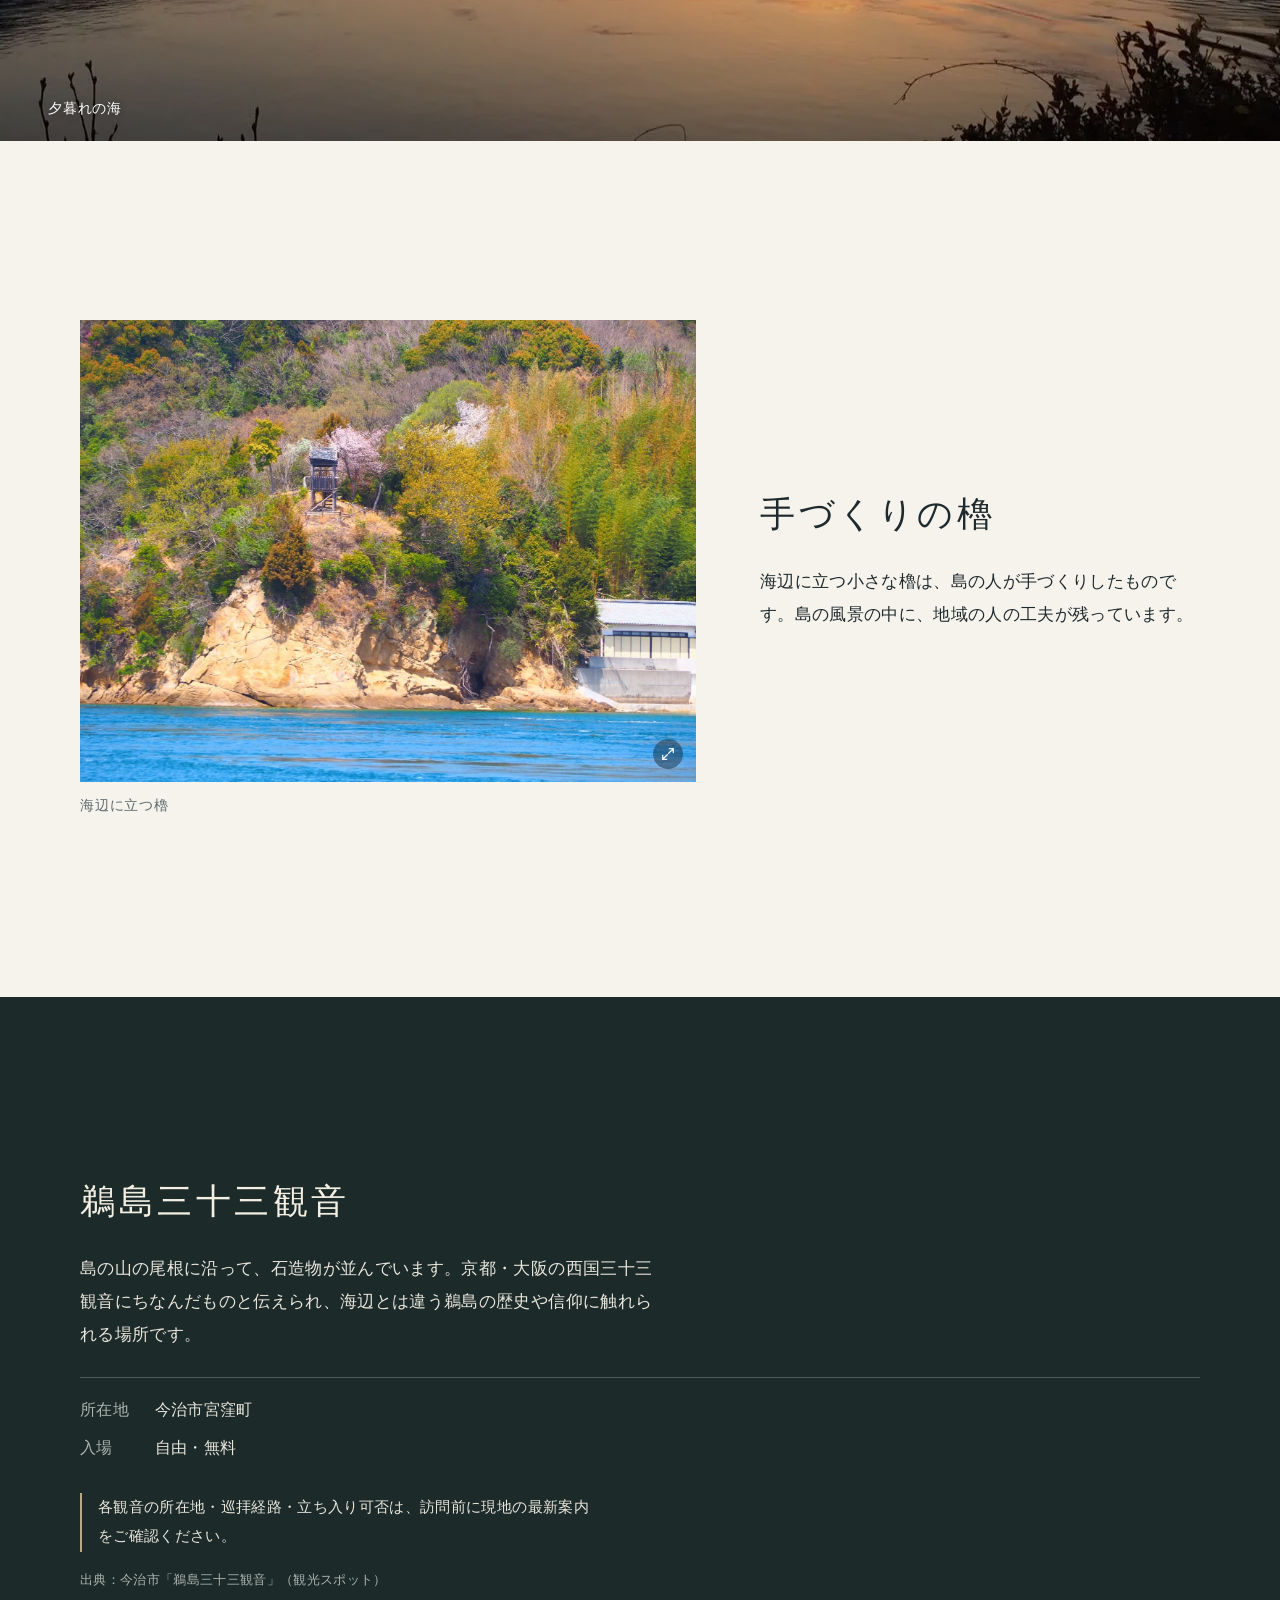
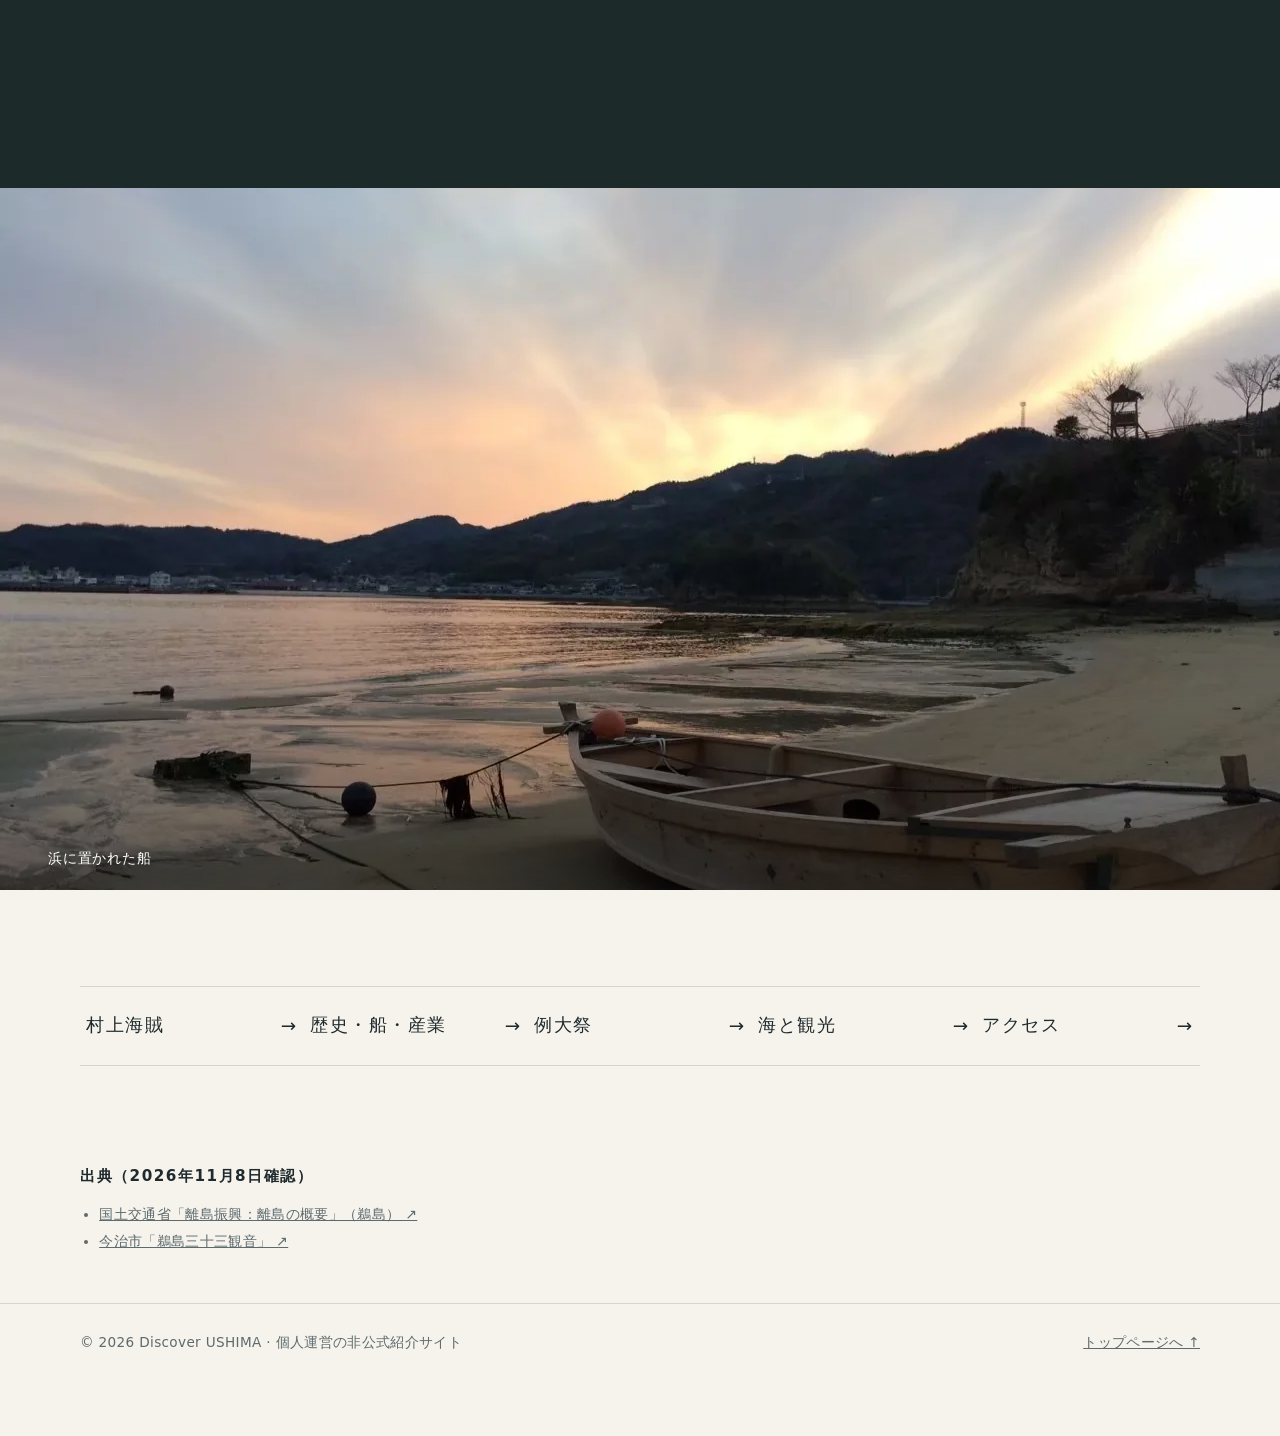
==== commit 3c7152f2: "Add files via upload" ====
--- a/about.html
+++ b/about.html
@@ -1,3 +1,172 @@
 <!DOCTYPE html>
+<html lang="ja">
+<head>
+<meta charset="utf-8">
+<meta name="viewport" content="width=device-width,initial-scale=1">
+<script>document.documentElement.className+=' js';try{if(localStorage.getItem('ushima-lang')==='en'){document.documentElement.lang='en';}}catch(e){}</script>
+<title data-ja="島について | Discover USHIMA" data-en="About Ushima | Discover USHIMA">島について | Discover USHIMA</title>
+<meta name="description" content="愛媛県今治市・鵜島の海辺の風景、手づくりの櫓、鵜島三十三観音を紹介します。個人運営の非公式サイトです。" data-content-ja="愛媛県今治市・鵜島の海辺の風景、手づくりの櫓、鵜島三十三観音を紹介します。個人運営の非公式サイトです。" data-content-en="Shore scenes, a handmade lookout and the Thirty-three Kannon of Ushima, Imabari City, Ehime. An independently operated, unofficial website.">
+<link rel="stylesheet" href="base.css">
+</head>
+<body>
+<a class="skip" href="#main" data-ja="本文へ" data-en="Skip to content">本文へ</a>
 
-<html lang="ja"><head><meta charset="utf-8"/><meta content="width=device-width,initial-scale=1" name="viewport"/><meta content="愛媛県今治市・鵜島の歴史、船、例大祭、暮らし、観光とアクセスを紹介する個人運営サイト" name="description"/><title>Discover USHIMA</title><link href="style.css" rel="stylesheet"/></head><body><header class="sitehead shell"><a class="brand" href="index.html">USHIMA<small>Discover USHIMA</small></a><button aria-controls="nav" aria-expanded="false" class="menu" id="menu">MENU</button><nav class="nav" id="nav"><a href="about.html"><span data-en="About" data-ja="島について">島について</span></a><a href="murakami.html"><span data-en="Murakami" data-ja="村上海賊">村上海賊</span></a><a href="industry.html"><span data-en="Maritime history" data-ja="歴史・船・産業">歴史・船・産業</span></a><a href="festival.html"><span data-en="Festival" data-ja="例大祭">例大祭</span></a><a href="sea.html"><span data-en="Explore" data-ja="海と観光">海と観光</span></a><a href="access.html"><span data-en="Access" data-ja="アクセス">アクセス</span></a><button aria-label="Switch Japanese and English" class="lang" id="lang" title="一部の見出し・説明文の言語切替（全ページ翻訳ではありません）">EN</button></nav></header><main class="editorial-page page-about"><div class="pageintro shell"><div><span class="eyebrow">01 / ABOUT</span><h1><span data-en="About Ushima" data-ja="島について">島について</span></h1></div><p><span data-en="The shoreline, the village and everyday scenes of Ushima." data-ja="海に囲まれた鵜島の風景と、島で見かける身近なもの。">海に囲まれた鵜島の風景と、島で見かける身近なもの。</span></p></div><section class="shell"><figure class="page-photo"><img alt="海辺の手づくりの櫓" decoding="async" loading="lazy" sizes="(max-width: 700px) 94vw, 48vw" src="assets/tower.webp"/><figcaption><span data-en="A lookout built by island residents" data-ja="島の人が手づくりした櫓">島の人が手づくりした櫓</span></figcaption></figure><div class="prose"><h2><span data-en="A handmade lookout" data-ja="手づくりの櫓">手づくりの櫓</span></h2><p><span data-en="The small lookout overlooking the shore was built by people on the island." data-ja="海辺に立つ小さな櫓は、島の人が手づくりしたものです。島の風景の中に、地域の人の工夫が残っています。">海辺に立つ小さな櫓は、島の人が手づくりしたものです。島の風景の中に、地域の人の工夫が残っています。</span></p><h2>鵜島三十三観音</h2><p>島の山の尾根に沿って、三十三観音の石仏が並びます。西国三十三観音にちなんだものと伝えられ、海辺とはまた違う鵜島の歴史や信仰に触れられる場所です。</p></div><figure class="page-photo"><img alt="海辺にいるアヒル" decoding="async" loading="lazy" sizes="(max-width: 700px) 94vw, 48vw" src="assets/ducks.webp"/><figcaption><span data-en="Ducks by the shore" data-ja="海辺のアヒル">海辺のアヒル</span></figcaption></figure><div class="prose"><h2><span data-en="Ducks on the beach" data-ja="海辺のアヒル">海辺のアヒル</span></h2><p><span data-en="Ducks are among the everyday sights along the shore." data-ja="島の海辺にはアヒルの姿も。港や海岸だけでなく、こうした何気ない景色も鵜島の日常です。">島の海辺にはアヒルの姿も。港や海岸だけでなく、こうした何気ない景色も鵜島の日常です。</span></p></div></section><section class="magazine-end shell"><span class="eyebrow">DISCOVER MORE</span><h2>もう少し、島を歩いてみる？</h2><p>鵜島の風景や物語を、ほかのページでも紹介しています。</p><a href="index.html">鵜島のトップページへ ↗</a></section><section aria-label="鵜島のフォトストーリー" class="photo-journal shell"><div class="photo-journal-heading"><span class="eyebrow">ISLAND PHOTO JOURNAL</span><h2>歩いて見つける島の表情</h2></div><div class="photo-journal-grid"><figure class="journal-item journal-item-1"><img alt="島の暮らし" decoding="async" loading="lazy" sizes="(max-width: 700px) 94vw, 48vw" src="assets/islandlife_new.webp"/><figcaption>島の暮らし</figcaption></figure><figure class="journal-item journal-item-2"><img alt="夕暮れの浜辺" decoding="async" loading="lazy" sizes="(max-width: 700px) 94vw, 48vw" src="assets/sunset.webp"/><figcaption>夕暮れの浜辺</figcaption></figure><figure class="journal-item journal-item-3"><img alt="島の高台" decoding="async" loading="lazy" sizes="(max-width: 700px) 94vw, 48vw" src="assets/tower.webp"/><figcaption>島の高台</figcaption></figure></div></section><section class="shell culture-section" id="kannon"><span class="eyebrow">FAITH &amp; CULTURE</span><h2>鵜島三十三観音</h2><p>鵜島には、三十三観音として知られる信仰の文化があります。島の歴史をたどる際には、船や海運だけでなく、人々が大切にしてきた祈りにも目を向けてみてください。</p><p class="culture-caution">※各観音の所在地・巡拝経路・立ち入り可否は、訪問前に現地の最新案内をご確認ください。</p></section></main><footer class="foot shell"><span>© 2026 Discover USHIMA · <span data-en="Independently operated, unofficial website" data-ja="個人運営の非公式紹介サイト">個人運営の非公式紹介サイト</span></span><a href="index.html"><span data-en="Back to top ↑" data-ja="トップページへ ↑">トップページへ ↑</span></a></footer><script src="script.js"></script></body></html>+<header class="top" id="top">
+  <a class="brand" href="index.html">USHIMA</a>
+  <button class="menu" id="menu" aria-controls="nav" aria-expanded="false">MENU</button>
+  <nav class="nav" id="nav" aria-label="サイト内メニュー" data-aria-ja="サイト内メニュー" data-aria-en="Site menu">
+    <a href="about.html" aria-current="page" data-ja="島について" data-en="About">島について</a>
+    <a href="murakami.html" data-ja="村上海賊" data-en="Murakami">村上海賊</a>
+    <a href="industry.html" data-ja="歴史・船・産業" data-en="Maritime history">歴史・船・産業</a>
+    <a href="festival.html" data-ja="例大祭" data-en="Festival">例大祭</a>
+    <a href="sea.html" data-ja="海と観光" data-en="Explore">海と観光</a>
+    <a href="access.html" data-ja="アクセス" data-en="Access">アクセス</a>
+    <button class="lang" id="lang" type="button" aria-label="日本語と英語を切り替え" data-aria-ja="日本語と英語を切り替え" data-aria-en="Switch between Japanese and English">EN</button>
+  </nav>
+</header>
+
+<nav class="toc" id="toc" aria-label="ページ内の目次" data-aria-ja="ページ内の目次" data-aria-en="On this page">
+  <ol>
+    <li><a href="#shape"><span data-ja="島のすがた" data-en="The island">島のすがた</span></a></li>
+    <li><a href="#shore"><span data-ja="海辺" data-en="Shore">海辺</span></a></li>
+    <li><a href="#tower"><span data-ja="櫓" data-en="Lookout">櫓</span></a></li>
+    <li><a href="#kannon"><span data-ja="三十三観音" data-en="Kannon">三十三観音</span></a></li>
+  </ol>
+</nav>
+
+<main id="main">
+
+<section class="hero" aria-label="鵜島の眺め" data-aria-ja="鵜島の眺め" data-aria-en="A view of Ushima">
+  <img src="assets/hero.webp" width="1280" height="960" alt="緑の島々が点在する、青い海の眺め" data-alt-ja="緑の島々が点在する、青い海の眺め" data-alt-en="View over green islands scattered in a blue sea" fetchpriority="high">
+  <h1 data-ja="島について" data-en="About Ushima">島について</h1>
+  <div class="cue" aria-hidden="true"></div>
+</section>
+
+<section class="chapter" id="shape" data-toc>
+  <div class="wrap cols">
+    <div class="text rv">
+      <h2 data-ja="島のすがた" data-en="The island">島のすがた</h2>
+      <p data-ja="鵜島は愛媛県今治市に属する島です。面積は0.76km²、周囲は約4.4km。旅客船の航路は、大島の宮窪港から鵜島を経て、伯方島の尾浦港へつながっています。" data-en="Ushima belongs to Imabari City, Ehime Prefecture. The island covers 0.76 km² and is about 4.4 km around. A passenger boat route links Miyakubo Port on Oshima, Ushima, and Oura Port on Hakatajima.">鵜島は愛媛県今治市に属する島です。面積は0.76km²、周囲は約4.4km。旅客船の航路は、大島の宮窪港から鵜島を経て、伯方島の尾浦港へつながっています。</p>
+      <dl class="facts">
+        <dt data-ja="所在" data-en="Location">所在</dt><dd data-ja="愛媛県今治市" data-en="Imabari City, Ehime">愛媛県今治市</dd>
+        <dt data-ja="面積" data-en="Area">面積</dt><dd>0.76km²</dd>
+        <dt data-ja="周囲" data-en="Coastline">周囲</dt><dd data-ja="約4.4km" data-en="about 4.4 km">約4.4km</dd>
+      </dl>
+      <p class="src" data-ja="出典：国土交通省「離島振興：離島の概要（鵜島）」" data-en="Source: Ministry of Land, Infrastructure, Transport and Tourism (MLIT), “Outline of Remote Islands: Ushima” (Japanese)">出典：国土交通省「離島振興：離島の概要（鵜島）」</p>
+    </div>
+    <figure class="rv">
+      <button class="zoom" type="button" data-full="assets/sea.webp" data-cap-ja="海を望む" data-cap-en="Looking out over the sea" aria-label="写真を拡大：海を望む">
+        <img src="assets/sea.webp" width="1800" height="1350" loading="lazy" decoding="async" alt="対岸の街並みと山並みが見える、青い海" data-alt-ja="対岸の街並みと山並みが見える、青い海" data-alt-en="Blue sea with a town and mountains on the far shore">
+      </button>
+      <figcaption data-ja="海を望む" data-en="Looking out over the sea">海を望む</figcaption>
+    </figure>
+  </div>
+</section>
+
+<section class="chapter tight" id="shore" data-toc>
+  <div class="wrap">
+    <div class="text rv">
+      <h2 data-ja="海辺の風景" data-en="Along the shore">海辺の風景</h2>
+      <p data-ja="島の海辺にはアヒルの姿も。港や海岸だけでなく、こうした何気ない景色も鵜島の日常です。" data-en="Ducks can be seen along the island’s shore. Not only the harbour and the coast, but everyday scenes like this are part of life on Ushima.">島の海辺にはアヒルの姿も。港や海岸だけでなく、こうした何気ない景色も鵜島の日常です。</p>
+    </div>
+    <div class="pair">
+      <figure class="rv">
+        <button class="zoom" type="button" data-full="assets/beach.webp" data-cap-ja="入り江の浜" data-cap-en="A small beach" aria-label="写真を拡大：入り江の浜">
+          <img src="assets/beach.webp" width="960" height="1280" loading="lazy" decoding="async" alt="木々に囲まれた入り江の浜と、浜辺の建物" data-alt-ja="木々に囲まれた入り江の浜と、浜辺の建物" data-alt-en="A small cove beach surrounded by trees, with a building on the shore">
+        </button>
+        <figcaption data-ja="入り江の浜" data-en="A small beach">入り江の浜</figcaption>
+      </figure>
+      <figure class="rv">
+        <button class="zoom" type="button" data-full="assets/ducks.webp" data-cap-ja="海辺のアヒル" data-cap-en="Ducks on the beach" aria-label="写真を拡大：海辺のアヒル">
+          <img src="assets/ducks.webp" width="1700" height="1275" loading="lazy" decoding="async" alt="砂浜を歩くアヒルたち" data-alt-ja="砂浜を歩くアヒルたち" data-alt-en="Ducks walking along the sandy beach">
+        </button>
+        <figcaption data-ja="海辺のアヒル" data-en="Ducks on the beach">海辺のアヒル</figcaption>
+      </figure>
+    </div>
+  </div>
+</section>
+
+<figure class="band" data-parallax>
+  <img src="assets/sunset.webp" width="1280" height="960" loading="lazy" decoding="async" alt="橋のシルエットと船が見える夕暮れの海" data-alt-ja="橋のシルエットと船が見える夕暮れの海" data-alt-en="Dusk sea with the silhouette of a bridge and a boat">
+  <figcaption data-ja="夕暮れの海" data-en="Dusk over the sea">夕暮れの海</figcaption>
+</figure>
+
+<section class="chapter loose" id="tower" data-toc>
+  <div class="wrap cols flip">
+    <figure class="rv">
+      <button class="zoom" type="button" data-full="assets/tower.webp" data-cap-ja="海辺に立つ櫓" data-cap-en="The lookout on the shore" aria-label="写真を拡大：海辺に立つ櫓">
+        <img src="assets/tower.webp" width="1700" height="1275" loading="lazy" decoding="async" alt="岩の上、木々の間に立つ小さな櫓" data-alt-ja="岩の上、木々の間に立つ小さな櫓" data-alt-en="A small lookout standing among trees on a rock">
+      </button>
+      <figcaption data-ja="海辺に立つ櫓" data-en="The lookout on the shore">海辺に立つ櫓</figcaption>
+    </figure>
+    <div class="text rv">
+      <h2 data-ja="手づくりの櫓" data-en="A handmade lookout">手づくりの櫓</h2>
+      <p data-ja="海辺に立つ小さな櫓は、島の人が手づくりしたものです。島の風景の中に、地域の人の工夫が残っています。" data-en="The small lookout on the shore was built by people on the island. It is one of the signs of local ingenuity that remain in the island’s scenery.">海辺に立つ小さな櫓は、島の人が手づくりしたものです。島の風景の中に、地域の人の工夫が残っています。</p>
+    </div>
+  </div>
+</section>
+
+<section class="chapter deep loose" id="kannon" data-toc data-dark>
+  <div class="wrap">
+    <div class="text rv">
+      <h2 data-ja="鵜島三十三観音" data-en="Ushima Thirty-three Kannon">鵜島三十三観音</h2>
+      <p data-ja="島の山の尾根に沿って、石造物が並んでいます。京都・大阪の西国三十三観音にちなんだものと伝えられ、海辺とは違う鵜島の歴史や信仰に触れられる場所です。" data-en="Stone objects stand in a line along the island’s ridge. They are said to be modelled on the Saigoku Thirty-three Kannon pilgrimage of Kyoto and Osaka, and offer a glimpse of Ushima’s history and faith that is quite different from the shore.">島の山の尾根に沿って、石造物が並んでいます。京都・大阪の西国三十三観音にちなんだものと伝えられ、海辺とは違う鵜島の歴史や信仰に触れられる場所です。</p>
+      <dl class="facts">
+        <dt data-ja="所在地" data-en="Location">所在地</dt><dd data-ja="今治市宮窪町" data-en="Miyakubo-cho, Imabari City">今治市宮窪町</dd>
+        <dt data-ja="入場" data-en="Admission">入場</dt><dd data-ja="自由・無料" data-en="Free, open access">自由・無料</dd>
+      </dl>
+      <p class="note" data-ja="各観音の所在地・巡拝経路・立ち入り可否は、訪問前に現地の最新案内をご確認ください。" data-en="Please check the latest local information before visiting, including the position of each statue, the pilgrimage route, and whether access is allowed.">各観音の所在地・巡拝経路・立ち入り可否は、訪問前に現地の最新案内をご確認ください。</p>
+      <p class="src" data-ja="出典：今治市「鵜島三十三観音」（観光スポット）" data-en="Source: Imabari City, “Ushima Thirty-three Kannon” (tourist spot page, Japanese)">出典：今治市「鵜島三十三観音」（観光スポット）</p>
+    </div>
+  </div>
+</section>
+
+<figure class="band" data-parallax>
+  <img src="assets/islandlife_new.webp" width="1280" height="960" loading="lazy" decoding="async" alt="夕空の下、砂浜に引き上げられた小さな船" data-alt-ja="夕空の下、砂浜に引き上げられた小さな船" data-alt-en="A small boat pulled up on the beach under an evening sky">
+  <figcaption data-ja="浜に置かれた船" data-en="A boat left on the beach">浜に置かれた船</figcaption>
+</figure>
+
+<section class="next">
+  <div class="wrap">
+    <ul>
+      <li><a href="murakami.html" data-ja="村上海賊" data-en="Murakami">村上海賊</a></li>
+      <li><a href="industry.html" data-ja="歴史・船・産業" data-en="Maritime history">歴史・船・産業</a></li>
+      <li><a href="festival.html" data-ja="例大祭" data-en="Festival">例大祭</a></li>
+      <li><a href="sea.html" data-ja="海と観光" data-en="Explore">海と観光</a></li>
+      <li><a href="access.html" data-ja="アクセス" data-en="Access">アクセス</a></li>
+    </ul>
+  </div>
+</section>
+
+<section class="sources">
+  <div class="wrap">
+    <h2 data-ja="出典（2026年11月8日確認）" data-en="Sources (checked 8 November 2026)">出典（2026年11月8日確認）</h2>
+    <ul>
+      <li><a href="https://www.mlit.go.jp/kokudoseisaku/chirit/kokudoseisaku_chirit_tk_000144.html" target="_blank" rel="noopener noreferrer" data-ja="国土交通省「離島振興：離島の概要」（鵜島） ↗" data-en="MLIT, Outline of Remote Islands: Ushima ↗">国土交通省「離島振興：離島の概要」（鵜島） ↗</a></li>
+      <li><a href="https://www.city.imabari.ehime.jp/kanko/spot/?a=194" target="_blank" rel="noopener noreferrer" data-ja="今治市「鵜島三十三観音」 ↗" data-en="Imabari City, Ushima Thirty-three Kannon ↗">今治市「鵜島三十三観音」 ↗</a></li>
+    </ul>
+  </div>
+</section>
+
+</main>
+
+<footer>
+  <div class="wrap">
+    <span>© 2026 Discover USHIMA · <span data-ja="個人運営の非公式紹介サイト" data-en="Independently operated, unofficial website">個人運営の非公式紹介サイト</span></span>
+    <a href="index.html" data-ja="トップページへ ↑" data-en="Back to top ↑">トップページへ ↑</a>
+  </div>
+</footer>
+
+<dialog id="lb" aria-label="拡大写真" data-aria-ja="拡大写真" data-aria-en="Enlarged photo">
+  <div class="lb">
+    <button type="button" class="lbclose" id="lbclose" data-ja="閉じる" data-en="Close">閉じる</button>
+    <button type="button" class="lbprev" id="lbprev" aria-label="前の写真" data-aria-ja="前の写真" data-aria-en="Previous photo">←</button>
+    <button type="button" class="lbnext" id="lbnext" aria-label="次の写真" data-aria-ja="次の写真" data-aria-en="Next photo">→</button>
+    <img id="lbimg" alt="">
+    <p id="lbcap"></p>
+  </div>
+</dialog>
+
+<script src="base.js"></script>
+</body>
+</html>
--- a/base.css
+++ b/base.css
@@ -0,0 +1,152 @@
+/* Discover USHIMA 共通スタイル（新デザイン用）。旧ページの style.css とは独立 */
+:root{
+  --paper:#f6f3ec;
+  --ink:#1f2a2e;
+  --muted:#5d6a6e;
+  --line:#d9d3c4;
+  --deep:#1c2a2a;
+  --deep-ink:#e9e6dc;
+  --sand:#b8a886;
+  --serif:"Hiragino Mincho ProN","Yu Mincho","Noto Serif JP","YuMincho",serif;
+  --sans:"Hiragino Sans","Hiragino Kaku Gothic ProN","Yu Gothic","Noto Sans JP",system-ui,sans-serif;
+}
+*{box-sizing:border-box}
+html{scroll-behavior:smooth;-webkit-text-size-adjust:100%}
+body{margin:0;background:var(--paper);color:var(--ink);font-family:var(--sans);font-size:1.0625rem;line-height:1.95;letter-spacing:.02em}
+img{display:block;max-width:100%;height:auto}
+a{color:inherit}
+:focus-visible{outline:3px solid #2f6f73;outline-offset:3px}
+.skip{position:absolute;left:-999px;top:0;background:#fff;color:#000;padding:.6rem 1rem;z-index:100}
+.skip:focus{left:8px;top:8px}
+
+/* header */
+.top{position:fixed;inset:0 0 auto 0;z-index:50;display:flex;align-items:center;justify-content:space-between;padding:1rem clamp(1rem,4vw,2.5rem);color:#fff;transition:background .35s,color .35s,box-shadow .35s}
+.top:not(.solid):not(.menu-open) .brand,.top:not(.solid):not(.menu-open) .nav a{text-shadow:0 1px 12px rgba(0,0,0,.4)}
+.top.solid{background:rgba(246,243,236,.94);color:var(--ink);box-shadow:0 1px 0 var(--line);backdrop-filter:blur(6px)}
+.brand{font-family:var(--serif);font-size:1.25rem;letter-spacing:.18em;text-decoration:none}
+.nav{display:flex;gap:1.6rem;align-items:center;font-size:.92rem}
+.nav a{text-decoration:none;padding:.3rem 0;border-bottom:1px solid transparent}
+.nav a:hover{border-bottom-color:currentColor}
+.nav a[aria-current="page"]{border-bottom-color:currentColor}
+.lang,.menu{font:inherit;color:inherit;background:transparent;border:1px solid currentColor;border-radius:999px;padding:.2rem .85rem;cursor:pointer;font-size:.85rem}
+.menu{display:none}
+@media (max-width:860px){
+  .menu{display:inline-block}
+  .nav{position:fixed;inset:0 0 auto 0;top:0;flex-direction:column;align-items:flex-start;gap:.4rem;padding:5rem 1.5rem 1.6rem;background:var(--paper);color:var(--ink);transform:translateY(-110%);transition:transform .35s;box-shadow:0 8px 24px rgba(0,0,0,.15);font-size:1.05rem}
+  .nav.open{transform:none}
+  .top .menu,.top .brand{position:relative;z-index:60}
+  .top.menu-open{color:var(--ink)}
+}
+
+/* hero */
+.hero{position:relative;height:100vh;height:100svh;min-height:520px;overflow:hidden;background:var(--deep)}
+.hero img{position:absolute;inset:0;width:100%;height:100%;object-fit:cover;animation:heroZoom 2.4s cubic-bezier(.2,.6,.2,1) both}
+.hero::after{content:"";position:absolute;inset:0;background:linear-gradient(to top,rgba(10,22,24,.62),rgba(10,22,24,0) 55%),linear-gradient(to bottom,rgba(10,22,24,.6),rgba(10,22,24,0) 30%)}
+.hero h1{position:absolute;z-index:2;left:clamp(1.2rem,6vw,5rem);bottom:clamp(2.5rem,9vh,5rem);margin:0;color:#fff;font-family:var(--serif);font-weight:500;font-size:clamp(2.4rem,6.2vw,4.6rem);letter-spacing:.14em;line-height:1.3;text-shadow:0 2px 24px rgba(0,0,0,.35);animation:heroTitle 1.4s ease .5s both}
+@keyframes heroZoom{from{transform:scale(1.06)}to{transform:scale(1)}}
+@keyframes heroTitle{from{opacity:0;transform:translateY(14px)}to{opacity:1;transform:none}}
+.cue{position:absolute;z-index:2;right:clamp(1.2rem,5vw,3rem);bottom:2.2rem;width:1px;height:64px;background:rgba(255,255,255,.7);overflow:hidden}
+.cue::after{content:"";position:absolute;left:0;top:-30px;width:1px;height:30px;background:#fff;animation:cue 2.4s ease-in-out infinite}
+@keyframes cue{to{transform:translateY(100px)}}
+
+/* chapters */
+.chapter{padding:clamp(4.5rem,11vw,9rem) 0}
+.chapter.tight{padding-top:0}
+.chapter.loose{padding:clamp(6rem,14vw,12rem) 0}
+.wrap{width:min(1120px,100% - 2.4rem);margin-inline:auto}
+.chapter h2{font-family:var(--serif);font-weight:500;font-size:clamp(1.6rem,3.2vw,2.2rem);letter-spacing:.1em;line-height:1.5;margin:0 0 1.4rem}
+.chapter p{margin:0 0 1.1rem;max-width:34em}
+.cols{display:grid;grid-template-columns:minmax(0,5fr) minmax(0,7fr);gap:clamp(1.8rem,5vw,4.5rem);align-items:center}
+.cols.flip{grid-template-columns:minmax(0,7fr) minmax(0,5fr)}
+.cols.flip .text{order:2}
+@media (max-width:860px){.cols,.cols.flip{grid-template-columns:1fr}.cols.flip .text{order:0}}
+.facts{margin:1.6rem 0 0;padding:1.1rem 0 0;border-top:1px solid var(--line);display:grid;grid-template-columns:auto 1fr;gap:.5rem 1.6rem;font-size:.97rem}
+.facts dt{color:var(--muted)}
+.facts dd{margin:0}
+.src,.chapter .src{font-size:.82rem;color:var(--muted);line-height:1.7;margin-top:1rem}
+.src a{color:inherit}
+
+/* photos */
+figure{margin:0}
+.zoom{display:block;width:100%;padding:0;border:0;background:#cfd3cc;cursor:zoom-in;overflow:hidden;position:relative}
+.zoom img{width:100%;transition:transform 1.2s cubic-bezier(.2,.6,.2,1)}
+.zoom:hover img{transform:scale(1.025)}
+.zoom::after{content:"";position:absolute;right:.8rem;bottom:.8rem;width:30px;height:30px;border-radius:50%;background:rgba(0,0,0,.42) url("data:image/svg+xml,%3Csvg xmlns='http://www.w3.org/2000/svg' viewBox='0 0 24 24' fill='none' stroke='white' stroke-width='2' stroke-linecap='round'%3E%3Cpath d='M14 4h6v6M10 20H4v-6M20 4l-7 7M4 20l7-7'/%3E%3C/svg%3E") center/16px no-repeat;opacity:.85}
+figcaption{font-size:.85rem;color:var(--muted);margin-top:.6rem;letter-spacing:.06em}
+.pair{display:grid;grid-template-columns:minmax(0,4fr) minmax(0,7fr);gap:clamp(.8rem,2vw,1.6rem);align-items:end;margin-top:clamp(2rem,5vw,3.4rem)}
+@media (max-width:640px){.pair{grid-template-columns:1fr}}
+@media (min-width:641px){.pair>figure:nth-child(2){margin-bottom:4rem}}
+
+/* band */
+.band{position:relative;height:min(78vh,760px);overflow:hidden;background:var(--deep)}
+.band img{position:absolute;left:0;top:-12%;width:100%;height:124%;object-fit:cover;will-change:transform}
+.band figcaption{position:absolute;z-index:2;left:clamp(1.2rem,4vw,3rem);bottom:1.2rem;margin:0;color:#fff;text-shadow:0 1px 10px rgba(0,0,0,.5)}
+.band::after{content:"";position:absolute;inset:0;background:linear-gradient(to top,rgba(0,0,0,.35),rgba(0,0,0,0) 40%);pointer-events:none}
+
+/* dark chapter */
+.deep{background:var(--deep);color:var(--deep-ink)}
+.deep h2{color:#f3efe3}
+.deep .facts{border-top-color:rgba(233,230,220,.25)}
+.deep .facts dt,.deep .src{color:#aab3ac}
+.note,.chapter .note{margin-top:1.8rem;padding-left:1rem;border-left:2px solid var(--sand);font-size:.95rem;max-width:34em}
+
+/* next / sources / footer */
+.next{padding:clamp(3.5rem,8vw,6rem) 0}
+.next ul{list-style:none;margin:0;padding:0;display:grid;grid-template-columns:repeat(auto-fit,minmax(200px,1fr));border-top:1px solid var(--line)}
+.next li{border-bottom:1px solid var(--line)}
+.next a{display:flex;justify-content:space-between;align-items:center;padding:1.3rem .4rem;text-decoration:none;font-family:var(--serif);font-size:1.15rem;letter-spacing:.08em}
+.next a::after{content:"→";font-family:var(--sans);transition:transform .3s}
+.next a:hover::after{transform:translateX(6px)}
+.sources{padding:0 0 3rem}
+.sources h2{font-size:.95rem;font-family:var(--sans);letter-spacing:.1em;margin:0 0 .6rem;font-weight:600}
+.sources ul{margin:0;padding-left:1.2rem;font-size:.88rem;color:var(--muted);line-height:1.9}
+footer{border-top:1px solid var(--line);padding:1.6rem 0 5rem;font-size:.85rem;color:var(--muted)}
+footer .wrap{display:flex;flex-wrap:wrap;gap:.6rem 2rem;justify-content:space-between}
+
+/* toc */
+.toc{position:fixed;z-index:40;right:clamp(.8rem,2vw,1.8rem);top:50%;transform:translateY(-50%);opacity:0;pointer-events:none;transition:opacity .4s}
+.toc.on{opacity:1;pointer-events:auto}
+.toc ol{list-style:none;margin:0;padding:0;display:flex;flex-direction:column;gap:.9rem;align-items:flex-end}
+.toc a{display:flex;align-items:center;gap:.7rem;text-decoration:none;font-size:.82rem;letter-spacing:.08em;color:var(--ink);padding:.15rem 0}
+.toc a span{opacity:0;transform:translateX(6px);transition:.25s;background:rgba(246,243,236,.92);padding:.1rem .55rem;border-radius:4px;white-space:nowrap}
+.toc a::after{content:"";width:9px;height:9px;border-radius:50%;border:1.5px solid var(--ink);background:transparent;transition:.25s;flex:none}
+.toc a:hover span,.toc a:focus-visible span,.toc a[aria-current="true"] span{opacity:1;transform:none}
+.toc a[aria-current="true"]::after{background:var(--ink)}
+.toc.dark a{color:#fff}
+.toc.dark a::after{border-color:#fff}
+.toc.dark a[aria-current="true"]::after{background:#fff}
+.toc.dark a span{background:rgba(28,42,42,.88)}
+@media (max-width:860px){
+  .toc{right:0;left:0;top:auto;bottom:0;transform:none;background:rgba(246,243,236,.95);border-top:1px solid var(--line)}
+  .toc ol{flex-direction:row;justify-content:space-around;gap:0;align-items:stretch}
+  .toc a{padding:.8rem .4rem;font-size:.8rem;color:var(--ink)!important}
+  .toc a span{opacity:1;transform:none;background:none;padding:0}
+  .toc a::after{display:none}
+  .toc a[aria-current="true"]{font-weight:700;box-shadow:inset 0 -3px 0 var(--ink)}
+}
+
+/* lightbox */
+dialog{border:0;padding:0;background:transparent;max-width:100vw;max-height:100vh;width:100vw;height:100vh}
+dialog::backdrop{background:rgba(8,14,15,.92)}
+.lb{display:flex;flex-direction:column;align-items:center;justify-content:center;height:100%;padding:3.2rem 1rem 1.4rem}
+.lb img{max-width:min(96vw,1500px);max-height:80vh;width:auto;height:auto;object-fit:contain}
+.lb p{color:#e9e6dc;margin:.9rem 0 0;font-size:.9rem}
+.lb button{font:inherit;color:#fff;background:rgba(255,255,255,.12);border:1px solid rgba(255,255,255,.5);border-radius:999px;cursor:pointer}
+.lb .lbclose{position:fixed;top:1rem;right:1rem;padding:.35rem 1.1rem}
+.lb .lbprev,.lb .lbnext{position:fixed;top:50%;transform:translateY(-50%);width:44px;height:44px;font-size:1.2rem;line-height:1}
+.lb .lbprev{left:clamp(.5rem,2vw,1.5rem)}
+.lb .lbnext{right:clamp(.5rem,2vw,1.5rem)}
+.lb .lbprev[hidden],.lb .lbnext[hidden]{display:none}
+@media (max-width:640px){.lb .lbprev,.lb .lbnext{top:auto;bottom:1rem;transform:none}}
+
+/* reveal */
+.js .rv{opacity:0;transform:translateY(16px);transition:opacity 1s ease,transform 1s ease}
+.js .rv.in{opacity:1;transform:none}
+@media (prefers-reduced-motion:reduce){
+  html{scroll-behavior:auto}
+  .js .rv{opacity:1;transform:none;transition:none}
+  .cue::after{animation:none}
+  .zoom img{transition:none}
+  .hero img,.hero h1{animation:none}
+  .band img{top:0;height:100%;transform:none!important}
+}
